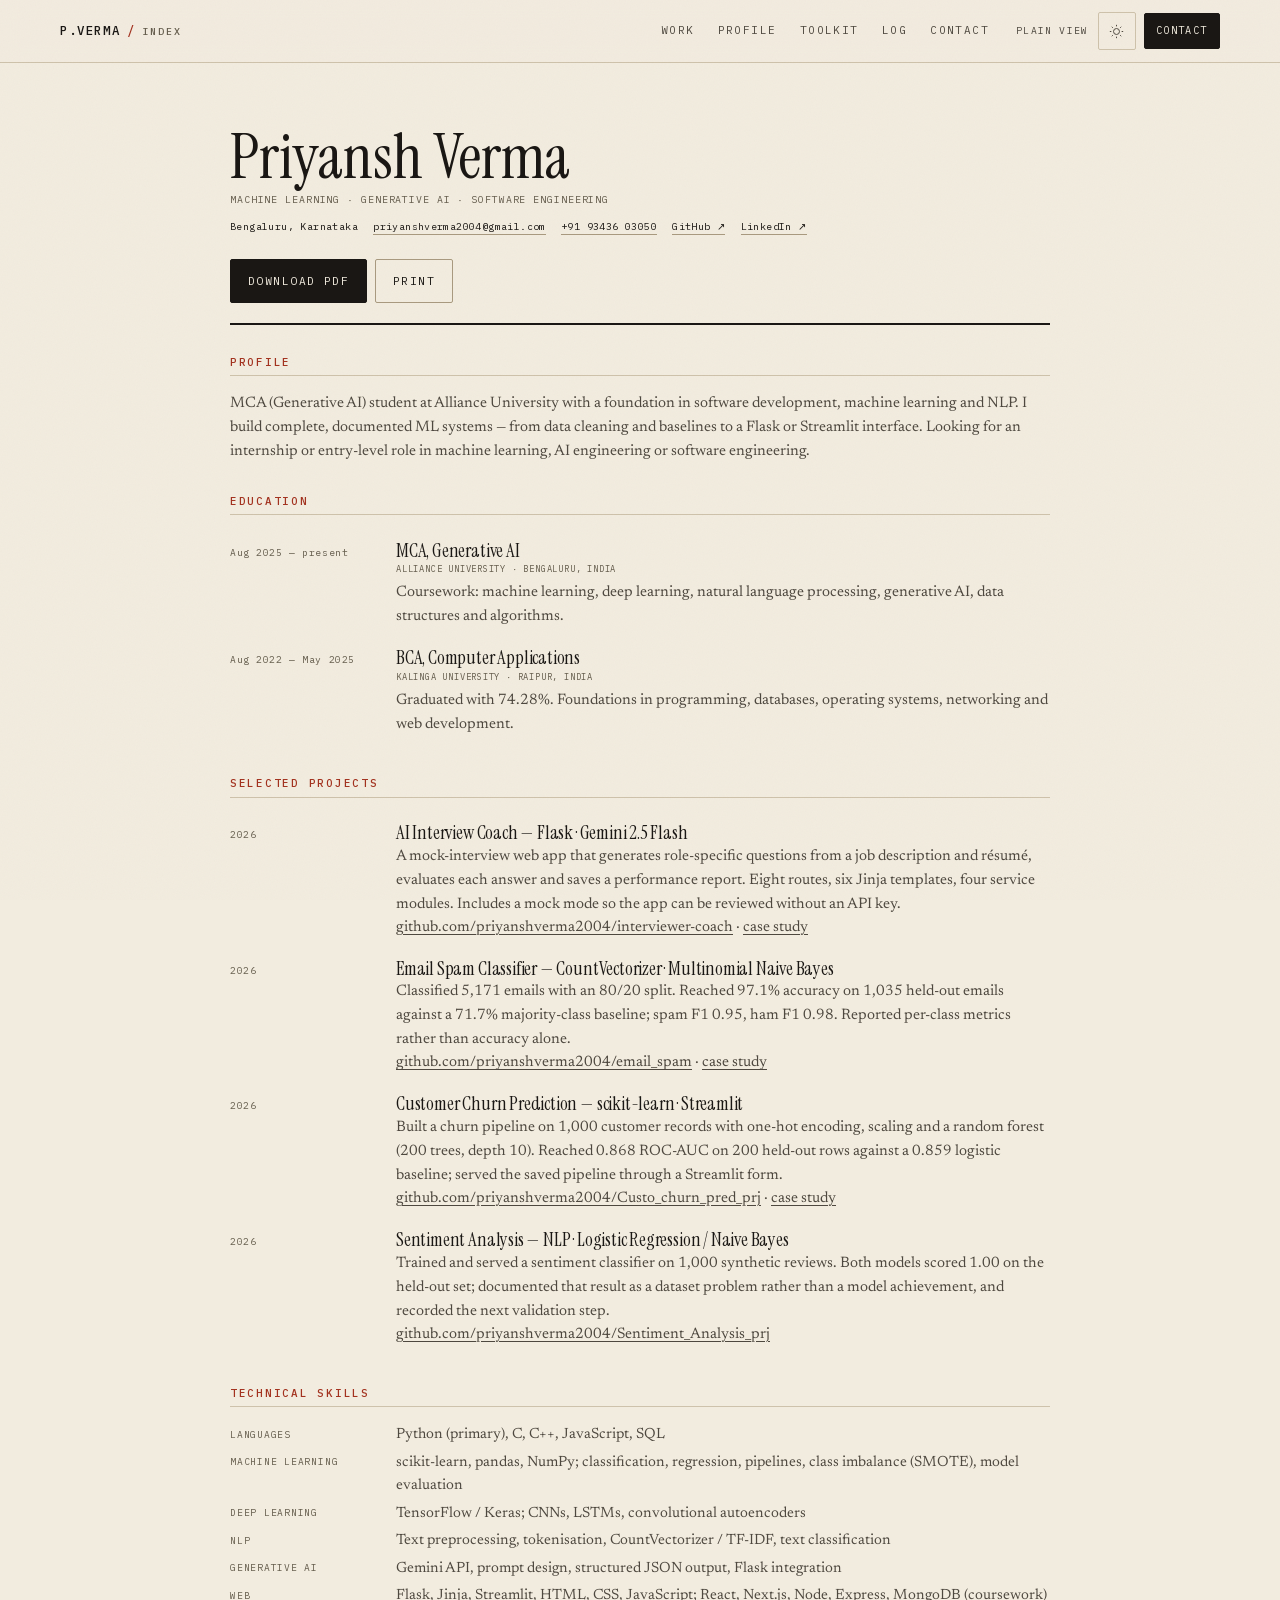
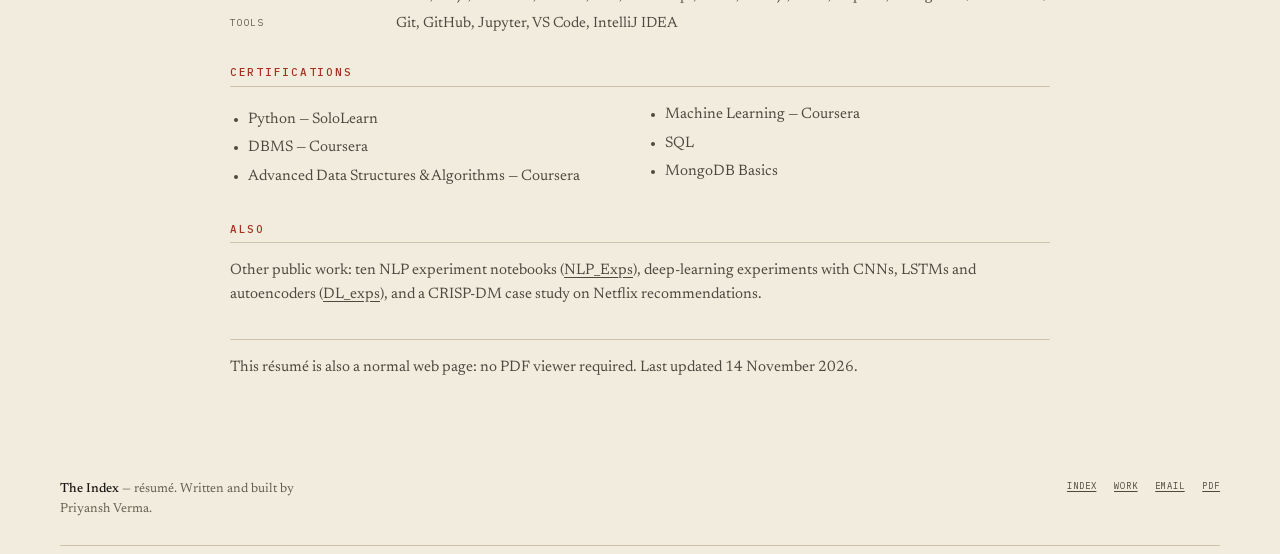
==== resume/index.html @ 59970c88 "The Index — static portfolio: four ML case studies, recruiter view, résumé" ====
<!doctype html>
<html lang="en" data-theme="paper">
<head>
<meta charset="utf-8">
<meta name="viewport" content="width=device-width, initial-scale=1, viewport-fit=cover">
<title>Résumé — Priyansh Verma</title>
<meta name="description" content="One-page résumé: Priyansh Verma, MCA (Generative AI) student in Bengaluru. Machine learning, NLP and LLM projects, with measured results.">
<link rel="canonical" href="https://priyanshverma2004.github.io/resume/">
<meta name="robots" content="index,follow">
<meta name="theme-color" content="#f2ecdf">
<meta name="color-scheme" content="light dark">
<meta property="og:type" content="profile">
<meta property="og:title" content="Priyansh Verma — Résumé">
<meta property="og:description" content="MCA (Generative AI), Alliance University. ML, NLP and LLM projects with measured results. One page.">
<meta property="og:url" content="https://priyanshverma2004.github.io/resume/">
<meta property="og:image" content="https://priyanshverma2004.github.io/assets/img/og.png">
<meta property="og:image:width" content="1200">
<meta property="og:image:height" content="630">
<meta name="twitter:card" content="summary_large_image">
<meta name="twitter:title" content="Priyansh Verma — Résumé">
<meta name="twitter:description" content="MCA (Generative AI), Alliance University. ML, NLP and LLM projects, one page.">
<meta name="twitter:image" content="https://priyanshverma2004.github.io/assets/img/og.png">
<link rel="icon" href="/favicon.svg" type="image/svg+xml">
<link rel="icon" href="/favicon.ico" sizes="32x32">
<link rel="apple-touch-icon" href="/assets/img/apple-touch-icon.png">
<link rel="manifest" href="/site.webmanifest">
<link rel="preload" href="/assets/fonts/instrument-serif.woff2" as="font" type="font/woff2" crossorigin>
<link rel="stylesheet" href="/assets/css/archive.css">
<script type="application/ld+json">
{
  "@context": "https://schema.org",
  "@type": "Person",
  "name": "Priyansh Verma",
  "email": "mailto:priyanshverma2004@gmail.com",
  "telephone": "+91-9343603050",
  "url": "https://priyanshverma2004.github.io/resume/",
  "jobTitle": "Machine Learning & Generative AI Student",
  "address": {"@type": "PostalAddress", "addressLocality": "Bengaluru", "addressRegion": "Karnataka", "addressCountry": "IN"},
  "alumniOf": [{"@type": "CollegeOrUniversity", "name": "Alliance University"}, {"@type": "CollegeOrUniversity", "name": "Kalinga University"}],
  "sameAs": ["https://github.com/priyanshverma2004", "https://www.linkedin.com/in/priyansh-verma-7173572aa/"]
}
</script>
<script>document.documentElement.classList.add('js');</script>
</head>
<body>
<a class="skip" href="#main">Skip to content</a>

<header class="topbar">
  <div class="wrap topbar__inner">
    <a class="brand" href="/" aria-label="Priyansh Verma — home"><b>P.VERMA</b><span>/</span><small>INDEX</small></a>
    <nav id="site-nav" aria-label="Primary">
      <a href="/#work">Work</a><a href="/#about">Profile</a><a href="/#toolkit">Toolkit</a><a href="/#log">Log</a><a href="/#contact">Contact</a>
    </nav>
    <div class="topbar__actions">
      <button class="mode mono" type="button" data-plain-toggle aria-pressed="false" title="Plain, recruiter-friendly view"><span class="mode__label">Plain view</span></button>
      <button class="iconbtn" type="button" data-theme-toggle aria-pressed="false" aria-label="Turn the lights off" title="Lights off">
        <svg viewBox="0 0 24 24" fill="none" stroke="currentColor" stroke-width="1.4" aria-hidden="true"><circle cx="12" cy="12" r="4.2"/><path d="M12 2.6v2.1M12 19.3v2.1M2.6 12h2.1M19.3 12h2.1M5.3 5.3l1.5 1.5M17.2 17.2l1.5 1.5M18.7 5.3l-1.5 1.5M6.8 17.2l-1.5 1.5"/></svg>
      </button>
      <a class="btn btn--sm" href="/#contact">Contact</a>
      <button class="menu" type="button" aria-expanded="false" aria-controls="site-nav" aria-label="Open menu"><span></span></button>
    </div>
  </div>
</header>

<main id="main">
  <div class="wrap resume">
    <header class="resume__head">
      <div>
        <h1>Priyansh Verma</h1>
        <p style="margin-top:.35rem;font-family:var(--mono);font-size:.62rem;letter-spacing:.09em;text-transform:uppercase;color:var(--ink-3)">Machine learning · Generative AI · Software engineering</p>
        <div class="resume__contact">
          <span>Bengaluru, Karnataka</span>
          <a href="mailto:priyanshverma2004@gmail.com">priyanshverma2004@gmail.com</a>
          <a href="tel:+919343603050">+91 93436 03050</a>
          <a href="https://github.com/priyanshverma2004" target="_blank" rel="noopener">GitHub ↗</a>
          <a href="https://www.linkedin.com/in/priyansh-verma-7173572aa/" target="_blank" rel="noopener">LinkedIn ↗</a>
        </div>
      </div>
      <div class="resume__actions">
        <a class="btn" href="/Priyansh-Verma-Resume.pdf" download="Priyansh-Verma-Resume.pdf">Download PDF</a>
        <button class="btn btn--ghost" type="button" onclick="window.print()">Print</button>
      </div>
    </header>

    <section aria-labelledby="r-profile">
      <h2 id="r-profile">Profile</h2>
      <p>MCA (Generative AI) student at Alliance University with a foundation in software development, machine learning and NLP. I build complete, documented ML systems — from data cleaning and baselines to a Flask or Streamlit interface. Looking for an internship or entry-level role in machine learning, AI engineering or software engineering.</p>
    </section>

    <section aria-labelledby="r-education">
      <h2 id="r-education">Education</h2>
      <div class="entry">
        <span class="entry__when">Aug 2025 — present</span>
        <div>
          <h3>MCA, Generative AI</h3>
          <p class="where">Alliance University · Bengaluru, India</p>
          <p>Coursework: machine learning, deep learning, natural language processing, generative AI, data structures and algorithms.</p>
        </div>
      </div>
      <div class="entry">
        <span class="entry__when">Aug 2022 — May 2025</span>
        <div>
          <h3>BCA, Computer Applications</h3>
          <p class="where">Kalinga University · Raipur, India</p>
          <p>Graduated with 74.28%. Foundations in programming, databases, operating systems, networking and web development.</p>
        </div>
      </div>
    </section>

    <section aria-labelledby="r-projects">
      <h2 id="r-projects">Selected projects</h2>
      <div class="entry">
        <span class="entry__when">2026</span>
        <div>
          <h3>AI Interview Coach — Flask · Gemini 2.5 Flash</h3>
          <p>A mock-interview web app that generates role-specific questions from a job description and résumé, evaluates each answer and saves a performance report. Eight routes, six Jinja templates, four service modules. Includes a mock mode so the app can be reviewed without an API key.</p>
          <p class="small"><a href="https://github.com/priyanshverma2004/interviewer-coach" target="_blank" rel="noopener">github.com/priyanshverma2004/interviewer-coach</a> · <a href="/work/interviewer-coach/">case study</a></p>
        </div>
      </div>
      <div class="entry">
        <span class="entry__when">2026</span>
        <div>
          <h3>Email Spam Classifier — CountVectorizer · Multinomial Naive Bayes</h3>
          <p>Classified 5,171 emails with an 80/20 split. Reached 97.1% accuracy on 1,035 held-out emails against a 71.7% majority-class baseline; spam F1 0.95, ham F1 0.98. Reported per-class metrics rather than accuracy alone.</p>
          <p class="small"><a href="https://github.com/priyanshverma2004/email_spam" target="_blank" rel="noopener">github.com/priyanshverma2004/email_spam</a> · <a href="/work/email-spam/">case study</a></p>
        </div>
      </div>
      <div class="entry">
        <span class="entry__when">2026</span>
        <div>
          <h3>Customer Churn Prediction — scikit-learn · Streamlit</h3>
          <p>Built a churn pipeline on 1,000 customer records with one-hot encoding, scaling and a random forest (200 trees, depth 10). Reached 0.868 ROC-AUC on 200 held-out rows against a 0.859 logistic baseline; served the saved pipeline through a Streamlit form.</p>
          <p class="small"><a href="https://github.com/priyanshverma2004/Custo_churn_pred_prj" target="_blank" rel="noopener">github.com/priyanshverma2004/Custo_churn_pred_prj</a> · <a href="/work/churn/">case study</a></p>
        </div>
      </div>
      <div class="entry">
        <span class="entry__when">2026</span>
        <div>
          <h3>Sentiment Analysis — NLP · Logistic Regression / Naive Bayes</h3>
          <p>Trained and served a sentiment classifier on 1,000 synthetic reviews. Both models scored 1.00 on the held-out set; documented that result as a dataset problem rather than a model achievement, and recorded the next validation step.</p>
          <p class="small"><a href="https://github.com/priyanshverma2004/Sentiment_Analysis_prj" target="_blank" rel="noopener">github.com/priyanshverma2004/Sentiment_Analysis_prj</a></p>
        </div>
      </div>
    </section>

    <section aria-labelledby="r-skills">
      <h2 id="r-skills">Technical skills</h2>
      <dl class="skills">
        <dt>Languages</dt><dd>Python (primary), C, C++, JavaScript, SQL</dd>
        <dt>Machine learning</dt><dd>scikit-learn, pandas, NumPy; classification, regression, pipelines, class imbalance (SMOTE), model evaluation</dd>
        <dt>Deep learning</dt><dd>TensorFlow / Keras; CNNs, LSTMs, convolutional autoencoders</dd>
        <dt>NLP</dt><dd>Text preprocessing, tokenisation, CountVectorizer / TF-IDF, text classification</dd>
        <dt>Generative AI</dt><dd>Gemini API, prompt design, structured JSON output, Flask integration</dd>
        <dt>Web</dt><dd>Flask, Jinja, Streamlit, HTML, CSS, JavaScript; React, Next.js, Node, Express, MongoDB (coursework)</dd>
        <dt>Tools</dt><dd>Git, GitHub, Jupyter, VS Code, IntelliJ IDEA</dd>
      </dl>
    </section>

    <section aria-labelledby="r-certs">
      <h2 id="r-certs">Certifications</h2>
      <ul style="columns:2;column-gap:2rem">
        <li>Python — SoloLearn</li>
        <li>DBMS — Coursera</li>
        <li>Advanced Data Structures &amp; Algorithms — Coursera</li>
        <li>Machine Learning — Coursera</li>
        <li>SQL</li>
        <li>MongoDB Basics</li>
      </ul>
    </section>

    <section aria-labelledby="r-other">
      <h2 id="r-other">Also</h2>
      <p>Other public work: ten NLP experiment notebooks (<a href="https://github.com/priyanshverma2004/NLP_Exps" target="_blank" rel="noopener">NLP_Exps</a>), deep-learning experiments with CNNs, LSTMs and autoencoders (<a href="https://github.com/priyanshverma2004/DL_exps-" target="_blank" rel="noopener">DL_exps</a>), and a CRISP-DM case study on Netflix recommendations.</p>
    </section>

    <p class="resume__note">This résumé is also a normal web page: no PDF viewer required. Last updated 14 November 2026.</p>
  </div>
</main>

<footer class="footer">
  <div class="wrap">
    <div class="footer__grid">
      <p><b style="font-weight:500;color:var(--ink)">The Index</b> — résumé. Written and built by Priyansh Verma.</p>
      <div class="footer__meta">
        <a href="/">Index</a>
        <a href="/#work">Work</a>
        <a href="mailto:priyanshverma2004@gmail.com">Email</a>
        <a href="/Priyansh-Verma-Resume.pdf" download>PDF</a>
      </div>
    </div>
    <div class="colophon">
      <span>Set in Instrument Serif, Newsreader &amp; IBM Plex Mono. No cookies, no trackers, no analytics.</span>
      <span>© 2026 Priyansh Verma</span>
    </div>
  </div>
</footer>
<script src="/assets/js/archive.js" defer></script>
</body>
</html>
---- assets/css/archive.css ----
/* ==========================================================================
   THE INDEX — Priyansh Verma
   A card-catalogue portfolio. Static HTML, no build step.
   ========================================================================== */

/* ---------- Fonts (self-hosted, latin subset) ---------- */
@font-face{font-family:"Instrument Serif";src:url("../fonts/instrument-serif.woff2") format("woff2");font-weight:400;font-style:normal;font-display:swap}
@font-face{font-family:"Instrument Serif";src:url("../fonts/instrument-serif-italic.woff2") format("woff2");font-weight:400;font-style:italic;font-display:swap}
@font-face{font-family:"Newsreader";src:url("../fonts/newsreader.woff2") format("woff2");font-weight:400 500;font-style:normal;font-display:swap}
@font-face{font-family:"Newsreader";src:url("../fonts/newsreader-italic.woff2") format("woff2");font-weight:400;font-style:italic;font-display:swap}
@font-face{font-family:"IBM Plex Mono";src:url("../fonts/plex-mono-400.woff2") format("woff2");font-weight:400;font-style:normal;font-display:swap}
@font-face{font-family:"IBM Plex Mono";src:url("../fonts/plex-mono-500.woff2") format("woff2");font-weight:500;font-style:normal;font-display:swap}

/* ---------- Tokens ---------- */
:root{
  --paper:#f2ecdf;
  --paper-2:#eae1d0;
  --paper-3:#dfd3bd;
  --card:#faf5e9;
  --ink:#1a1714;
  --ink-2:#4e483f;
  --ink-3:#655d4d;
  --rule:#cec2ab;
  --rule-strong:#a99a7f;
  --stamp:#a3321f;
  --stamp-soft:#c0553f;
  --tab:#2f4a3b;
  --brass:#b08d4f;
  --brass-hi:#d9bd82;
  --shadow:0 26px 50px -34px rgba(43,33,18,.55);
  --shadow-lg:0 48px 90px -50px rgba(43,33,18,.65);
  --serif:"Instrument Serif",Georgia,"Times New Roman",serif;
  --body:"Newsreader",Georgia,"Times New Roman",serif;
  --mono:"IBM Plex Mono",ui-monospace,SFMono-Regular,Menlo,monospace;
  --wrap:1160px;
  --gutter:clamp(1.15rem,4vw,2.75rem);
  --ease:cubic-bezier(.2,.7,.2,1);
}

[data-theme="night"]{
  --paper:#161411;
  --paper-2:#1d1a16;
  --paper-3:#272219;
  --card:#211d18;
  --ink:#f0e8d8;
  --ink-2:#c0b5a2;
  --ink-3:#9c9180;
  --rule:#3b352b;
  --rule-strong:#5b5141;
  --stamp:#e06a4f;
  --stamp-soft:#c9563e;
  --tab:#8fb69d;
  --brass:#a9864a;
  --brass-hi:#c9ab72;
  --shadow:0 26px 50px -34px rgba(0,0,0,.8);
  --shadow-lg:0 48px 90px -50px rgba(0,0,0,.9);
}

/* ---------- Reset ---------- */
*,*::before,*::after{box-sizing:border-box}
*{margin:0}
html{-webkit-text-size-adjust:100%;scroll-behavior:smooth}
body{
  min-height:100vh;
  background:var(--paper);
  color:var(--ink);
  font-family:var(--body);
  font-size:clamp(1.02rem,.55vw + .88rem,1.17rem);
  line-height:1.58;
  font-optical-sizing:auto;
  text-rendering:optimizeLegibility;
  -webkit-font-smoothing:antialiased;
  overflow-x:hidden;
}
img,svg{display:block;max-width:100%}
button,input{font:inherit;color:inherit}
button{background:none;border:0;cursor:pointer}
a{color:inherit;text-decoration-thickness:.06em;text-underline-offset:.18em}
a:hover{text-decoration-color:var(--stamp)}
:target{scroll-margin-top:6rem}

[data-theme="night"] .stamp{color:#ef8a6e;opacity:1}
::selection{background:var(--stamp);color:var(--paper)}

/* paper grain */
body::before{
  content:"";position:fixed;inset:0;z-index:9999;pointer-events:none;
  opacity:.035;mix-blend-mode:multiply;
  background-image:url("data:image/svg+xml,%3Csvg xmlns='http://www.w3.org/2000/svg' width='180' height='180'%3E%3Cfilter id='n'%3E%3CfeTurbulence type='fractalNoise' baseFrequency='.82' numOctaves='3' stitchTiles='stitch'/%3E%3C/filter%3E%3Crect width='100%25' height='100%25' filter='url(%23n)'/%3E%3C/svg%3E");
}
[data-theme="night"] body::before{mix-blend-mode:screen;opacity:.045}

/* ---------- Type ---------- */
h1,h2,h3,h4{font-weight:400;line-height:1.02;text-wrap:balance}
h2{font-family:var(--serif);font-size:clamp(2.15rem,4.6vw,3.55rem);letter-spacing:-.015em}
h3{font-family:var(--serif);font-size:clamp(1.5rem,2.4vw,1.95rem);letter-spacing:-.01em}
p{text-wrap:pretty}
.display{font-family:var(--serif);font-weight:400;letter-spacing:-.02em;line-height:.94}
em,.it{font-style:italic}
.mono{font-family:var(--mono);font-size:.72rem;letter-spacing:.14em;text-transform:uppercase;font-weight:400}
.muted{color:var(--ink-3)}
.small{font-size:.9rem;line-height:1.5}

/* ---------- Layout ---------- */
.wrap{width:min(100% - 2*var(--gutter),var(--wrap));margin-inline:auto}
.skip{
  position:absolute;left:1rem;top:-100px;z-index:10000;
  background:var(--ink);color:var(--paper);padding:.7rem 1rem;
  font-family:var(--mono);font-size:.75rem;text-transform:uppercase;letter-spacing:.12em;
  transition:top .18s ease;
}
.skip:focus{top:1rem}

/* focus */
:where(a,button,summary,input,[tabindex]):focus-visible{
  outline:2px solid var(--stamp);
  outline-offset:3px;
  border-radius:1px;
}

.sr-only{
  position:absolute;width:1px;height:1px;padding:0;margin:-1px;
  overflow:hidden;clip:rect(0 0 0 0);white-space:nowrap;border:0;
}

/* ---------- Reading progress ---------- */
.progress{position:fixed;inset:0 0 auto;height:2px;z-index:120;background:transparent}
.progress span{display:block;height:100%;width:0;background:var(--stamp);transition:width .1s linear}

/* ---------- Top bar ---------- */
.topbar{
  position:sticky;top:0;z-index:100;
  background:color-mix(in srgb,var(--paper) 90%,transparent);
  backdrop-filter:saturate(1.1) blur(10px);
  border-bottom:1px solid var(--rule);
}
.topbar__inner{
  display:flex;align-items:center;gap:clamp(.8rem,2vw,1.6rem);
  min-height:62px;
}
.brand{
  display:inline-flex;align-items:baseline;gap:.42rem;
  font-family:var(--mono);font-size:.78rem;font-weight:500;
  letter-spacing:.13em;text-decoration:none;white-space:nowrap;
}
.brand b{font-weight:500;letter-spacing:.13em}
.brand span{color:var(--stamp)}
.brand small{font-size:.62rem;letter-spacing:.18em;color:var(--ink-3)}
.topbar nav{display:flex;align-items:center;gap:clamp(.9rem,1.8vw,1.5rem);margin-left:auto}
.topbar nav a{
  font-family:var(--mono);font-size:.69rem;letter-spacing:.13em;text-transform:uppercase;
  text-decoration:none;color:var(--ink-2);padding:.35rem 0;position:relative;
}
.topbar nav a::after{
  content:"";position:absolute;left:0;right:0;bottom:-2px;height:1px;
  background:var(--stamp);transform:scaleX(0);transform-origin:left;
  transition:transform .25s var(--ease);
}
.topbar nav a:hover{color:var(--ink)}
.topbar nav a:hover::after,.topbar nav a[aria-current="true"]::after{transform:scaleX(1)}
.topbar nav a[aria-current="true"]{color:var(--ink)}
.topbar__actions{display:flex;align-items:center;gap:.5rem}
.iconbtn{
  width:38px;height:38px;display:inline-grid;place-items:center;
  border:1px solid var(--rule);border-radius:2px;color:var(--ink-2);
  background:transparent;transition:border-color .2s,color .2s,background .2s;
}
.iconbtn:hover{border-color:var(--rule-strong);color:var(--ink);background:var(--paper-2)}
.iconbtn svg{width:17px;height:17px}
.menu{display:none}
html:not(.js) .menu,html:not(.js) [data-theme-toggle],html:not(.js) .mode,html:not(.js) [data-plain-toggle]{display:none!important}

/* buttons */
.btn{
  display:inline-flex;align-items:center;justify-content:center;gap:.55rem;
  font-family:var(--mono);font-size:.7rem;letter-spacing:.13em;text-transform:uppercase;
  padding:.78rem 1.05rem;min-height:44px;
  border:1px solid var(--ink);background:var(--ink);color:var(--paper);
  text-decoration:none;border-radius:2px;line-height:1;
  transition:transform .18s var(--ease),background .18s,color .18s,border-color .18s;
}
.btn:hover{background:var(--stamp);border-color:var(--stamp);color:#fff;transform:translateY(-1px)}
.btn--ghost{background:transparent;color:var(--ink);border-color:var(--rule-strong)}
.btn--ghost:hover{background:var(--paper-2);color:var(--ink);border-color:var(--ink)}
.btn--sm{min-height:36px;padding:.5rem .72rem;font-size:.64rem}
.btn svg{width:14px;height:14px}
.btn--mail{text-transform:none;letter-spacing:.01em;font-family:var(--mono);font-size:clamp(.67rem,1.5vw,.8rem)}
.mode{
  font-size:.61rem;letter-spacing:.12em;color:var(--ink-2);white-space:nowrap;
  padding:.4rem .1rem;border-bottom:1px solid transparent;min-height:32px;
  transition:color .18s,border-color .18s;
}
.mode:hover{color:var(--ink);border-color:var(--ink)}
.mode[aria-pressed="true"]{color:var(--stamp);border-color:var(--stamp)}
.mode[aria-pressed="true"]::before{
  content:"";display:inline-block;width:5px;height:5px;border-radius:50%;
  background:currentColor;margin-right:.45rem;vertical-align:.08em;
}
code{
  font-family:var(--mono);font-size:.82em;letter-spacing:0;
  background:color-mix(in srgb,var(--paper-3) 55%,transparent);
  padding:.08em .28em;border-radius:2px;
}
pre code{background:none;padding:0;font-size:1em}

/* ---------- Hero ---------- */
.hero{
  position:relative;
  padding-block:clamp(3rem,7vw,6.2rem) clamp(3rem,6vw,5.5rem);
  border-bottom:1px solid var(--rule);
  overflow:hidden;
}
.hero::after{
  content:"";position:absolute;inset:auto -10% -55% 45%;height:70%;
  background:radial-gradient(ellipse at center,color-mix(in srgb,var(--brass) 16%,transparent),transparent 65%);
  pointer-events:none;
}
.hero__grid{
  display:grid;grid-template-columns:minmax(0,1.18fr) minmax(300px,.82fr);
  gap:clamp(2.5rem,6vw,5rem);align-items:center;
}
.hero__copy{position:relative;z-index:1}
.eyebrow{
  display:inline-flex;align-items:center;gap:.55rem;
  font-family:var(--mono);font-size:.68rem;letter-spacing:.15em;text-transform:uppercase;
  color:var(--ink-2);margin-bottom:1.25rem;
}
.dot{width:7px;height:7px;border-radius:50%;background:var(--stamp);box-shadow:0 0 0 3px color-mix(in srgb,var(--stamp) 18%,transparent)}
.hero h1{margin-bottom:1.3rem}
.h1__name{display:block;font-family:var(--serif);font-size:clamp(3.2rem,8.6vw,7.1rem);line-height:.9;letter-spacing:-.025em}
.h1__role{
  display:block;margin-top:.55rem;
  font-family:var(--body);font-style:italic;font-weight:400;
  font-size:clamp(1.35rem,2.8vw,2.05rem);line-height:1.15;
  color:var(--ink-2);letter-spacing:-.01em;
}
.lede{max-width:40ch;color:var(--ink-2);font-size:clamp(1.05rem,1.2vw,1.18rem)}
.lede b{color:var(--ink);font-weight:500}
.hero__cta{display:flex;flex-wrap:wrap;gap:.7rem;margin-top:1.9rem}
.hero__facts{
  display:grid;grid-template-columns:repeat(3,minmax(0,1fr));
  gap:1rem;margin-top:2.3rem;padding-top:1.15rem;
  border-top:1px solid var(--rule);list-style:none;padding-left:0;
}
.hero__facts li{font-size:.92rem;line-height:1.35;color:var(--ink-2)}
.hero__facts span{
  display:block;font-family:var(--mono);font-size:.6rem;letter-spacing:.15em;
  text-transform:uppercase;color:var(--ink-3);margin-bottom:.25rem;
}

/* ---------- Cabinet / author card ---------- */
.cabinet{
  position:relative;justify-self:center;width:min(100%,410px);
  display:flex;flex-direction:column;
  padding:1.35rem;border:1px solid var(--rule-strong);border-radius:5px;
  background:linear-gradient(180deg,var(--paper-2),color-mix(in srgb,var(--paper-2) 70%,var(--paper-3)));
  box-shadow:var(--shadow),inset 0 1px 0 color-mix(in srgb,#fff 45%,transparent);
}
.cabinet__label{order:0;
  display:flex;justify-content:space-between;align-items:center;gap:.5rem;
  border:1px solid var(--rule-strong);
  background:var(--card);
  padding:.5rem .65rem;margin-bottom:1.05rem;
  box-shadow:inset 0 1px 3px rgba(59,44,20,.18);
  font-family:var(--mono);font-size:.58rem;letter-spacing:.14em;text-transform:uppercase;color:var(--ink-3);
}
.cabinet__label b{color:var(--ink);font-weight:500}
.cards{position:relative;height:330px;perspective:900px;order:1}
.card{
  position:absolute;inset:0;
  background:var(--card);
  border:1px solid var(--rule-strong);border-radius:2px;
  box-shadow:0 10px 24px -14px rgba(40,30,12,.5);
  padding:1.25rem 1.3rem 1.1rem;
  transform-origin:50% 100%;
  transition:transform .55s var(--ease),opacity .4s,box-shadow .4s;
}
.card::after{
  content:"";position:absolute;inset:6px;border:1px solid color-mix(in srgb,var(--rule) 65%,transparent);
  pointer-events:none;
}
.card--back{transform:rotate(-4deg) translate(-5px,6px);background:var(--paper-3)}
.card--mid{transform:rotate(2.4deg) translate(5px,3px)}
.card--front{transform:rotate(-.6deg);background:none;border:0;box-shadow:none;padding:0}
.card--front::after{display:none}
.card__flip{
  position:absolute;inset:0;
  transform-style:preserve-3d;
  transition:transform .62s var(--ease);
}
.cabinet[data-open="true"] .card__flip{transform:rotateY(180deg)}
.card__face{
  position:absolute;inset:0;display:flex;flex-direction:column;
  background:var(--card);border:1px solid var(--rule-strong);border-radius:2px;
  box-shadow:0 10px 24px -14px rgba(40,30,12,.5);
  padding:1.25rem 1.3rem 1.1rem;overflow:hidden;
  backface-visibility:hidden;-webkit-backface-visibility:hidden;
}
.card__face::after{
  content:"";position:absolute;inset:6px;
  border:1px solid color-mix(in srgb,var(--rule) 65%,transparent);
  pointer-events:none;
}
.card__face--back{transform:rotateY(180deg);visibility:hidden;transition:visibility 0s linear .55s}
.cabinet[data-open="true"] .card__face--back{visibility:visible;transition-delay:0s}
.card__back-title{
  font-family:var(--serif);font-size:clamp(1.9rem,3.4vw,2.25rem);
  line-height:.95;letter-spacing:-.02em;margin:.6rem 0 .1rem;
}
.card__back-list{list-style:none;padding:0;margin:.55rem 0 0;display:grid;gap:.35rem}
.card__back-list li{
  display:grid;grid-template-columns:58px minmax(0,1fr);gap:.55rem;align-items:baseline;
  border-bottom:1px dotted var(--rule);padding-bottom:.32rem;
}
.card__back-list span{
  font-family:var(--mono);font-size:.5rem;letter-spacing:.13em;text-transform:uppercase;color:var(--ink-3);
}
.card__back-list a{
  font-family:var(--mono);font-size:.6rem;letter-spacing:.01em;line-height:1.45;
  text-decoration:none;border-bottom:1px solid var(--rule-strong);
  overflow-wrap:anywhere;
}
.card__back-list a:hover{color:var(--stamp);border-color:var(--stamp)}
.cabinet[data-open="true"] .card--back{transform:rotate(-5.5deg) translate(-8px,16px)}
.cabinet[data-open="true"] .card--mid{transform:rotate(4.2deg) translate(8px,10px)}
.cabinet[data-open="true"] .card--front{transform:rotate(0) translateY(-14px) scale(1.015);box-shadow:var(--shadow-lg)}
.card__head{display:flex;justify-content:space-between;align-items:center;gap:.5rem;border-bottom:1px solid var(--rule);padding-bottom:.5rem}
.card__head span{font-family:var(--mono);font-size:.56rem;letter-spacing:.16em;text-transform:uppercase;color:var(--ink-3)}
.card__name{font-family:var(--serif);font-size:clamp(2.4rem,4.4vw,3rem);line-height:.92;letter-spacing:-.02em;margin:.75rem 0 .5rem}
.card__meta{font-family:var(--mono);font-size:.6rem;letter-spacing:.1em;text-transform:uppercase;color:var(--ink-2);line-height:1.7}
.card__foot{
  position:absolute;left:1.3rem;right:1.3rem;bottom:1.05rem;
  display:flex;justify-content:space-between;align-items:flex-end;gap:.6rem;
  border-top:1px solid var(--rule);padding-top:.6rem;
}
.card__foot span{font-family:var(--mono);font-size:.55rem;letter-spacing:.12em;text-transform:uppercase;color:var(--ink-3)}
.stamp{
  display:inline-block;color:var(--stamp);
  border:2px solid currentColor;border-radius:2px;
  padding:.3rem .42rem;transform:rotate(-7deg);
  font-family:var(--mono);font-size:.55rem;line-height:1.15;letter-spacing:.12em;
  text-transform:uppercase;font-weight:500;opacity:.92;
  box-shadow:inset 0 0 0 1px color-mix(in srgb,currentColor 55%,transparent);
}
.cabinet__handle{
  order:2;width:100%;margin-top:1rem;min-height:46px;
  display:flex;align-items:center;justify-content:center;gap:.6rem;
  border:1px solid var(--rule-strong);border-radius:2px;
  background:linear-gradient(180deg,var(--brass-hi),var(--brass));
  color:#2a1f0d;font-family:var(--mono);font-size:.62rem;letter-spacing:.16em;text-transform:uppercase;
  box-shadow:inset 0 1px 0 rgba(255,255,255,.5),0 2px 0 rgba(70,50,20,.35);
  transition:filter .2s,transform .1s;
}
.cabinet__handle:hover{filter:brightness(1.05)}
.cabinet__handle:active{transform:translateY(1px);box-shadow:inset 0 1px 0 rgba(255,255,255,.4)}
.cabinet__handle svg{width:26px;height:10px}
.cabinet__hint{
  order:3;text-align:center;margin-top:.55rem;font-family:var(--mono);
  font-size:.55rem;letter-spacing:.13em;text-transform:uppercase;color:var(--ink-3);
}
html:not(.js) .cabinet__handle,html:not(.js) .cabinet__hint{display:none}

/* ---------- Sections ---------- */
.section{padding-block:clamp(3.6rem,7vw,6.4rem);border-bottom:1px solid var(--rule);position:relative}
.section--tight{padding-block:clamp(2.8rem,5vw,4.2rem)}
.section__head{display:flex;align-items:flex-start;gap:1.2rem;margin-bottom:clamp(1.8rem,3vw,2.7rem)}
.section__head .kicker{
  font-family:var(--mono);font-size:.64rem;letter-spacing:.16em;text-transform:uppercase;
  color:var(--stamp);padding-top:.55rem;white-space:nowrap;
}
.section__head h2{max-width:22ch}
.section__head p{max-width:52ch;color:var(--ink-2);margin-top:.7rem}
.section__intro{display:grid;grid-template-columns:1fr .9fr;gap:clamp(1.5rem,5vw,4rem);align-items:end}

/* ---------- Abstract ---------- */
.abstract{display:grid;grid-template-columns:minmax(0,.8fr) minmax(0,1.2fr);gap:clamp(2rem,6vw,5rem)}
.abstract__aside{border-top:1px solid var(--ink);padding-top:.9rem}
.abstract__aside .mono{display:block;color:var(--ink-3);margin-bottom:.7rem}
.abstract__aside p{font-size:.95rem;color:var(--ink-2)}
.prose p+p{margin-top:1rem}
.prose .drop::first-letter{
  float:left;font-family:var(--serif);font-size:3.35em;line-height:.78;
  padding:.12em .12em 0 0;color:var(--stamp);
}
.pull{
  margin:1.8rem 0 0;padding:1.1rem 0 1.1rem 1.35rem;
  border-left:2px solid var(--stamp);
  font-family:var(--serif);font-size:clamp(1.3rem,2.1vw,1.65rem);line-height:1.22;letter-spacing:-.01em;
}
.pull cite{display:block;margin-top:.7rem;font-family:var(--mono);font-style:normal;font-size:.6rem;letter-spacing:.13em;text-transform:uppercase;color:var(--ink-3)}

/* ---------- Index tools ---------- */
.index-tools{
  display:flex;flex-wrap:wrap;align-items:center;gap:.75rem;
  padding:.85rem 0;border-top:1px solid var(--ink);border-bottom:1px solid var(--rule);
  margin-bottom:1.4rem;
}
.index-tools[hidden]{display:none}
html:not(.js) .index-tools{display:none}
.search{
  display:flex;align-items:center;gap:.5rem;flex:1 1 250px;
  border:1px solid var(--rule);background:var(--card);padding:.1rem .55rem;border-radius:2px;
}
.search svg{width:15px;height:15px;color:var(--ink-3);flex:none}
.search input{
  border:0;background:transparent;width:100%;padding:.55rem 0;
  font-family:var(--mono);font-size:.72rem;letter-spacing:.04em;
}
.search input::placeholder{color:var(--ink-3);letter-spacing:.03em}
.search input:focus{outline:none}
.search:focus-within{border-color:var(--ink);box-shadow:0 0 0 1px var(--ink)}
.chips{display:flex;flex-wrap:wrap;gap:.35rem}
.chip{
  font-family:var(--mono);font-size:.6rem;letter-spacing:.1em;text-transform:uppercase;
  padding:.42rem .6rem;border:1px solid var(--rule);border-radius:2px;color:var(--ink-2);
  transition:all .18s;min-height:32px;
}
.chip:hover{border-color:var(--ink);color:var(--ink)}
.chip[aria-pressed="true"]{background:var(--ink);color:var(--paper);border-color:var(--ink)}
.count{font-family:var(--mono);font-size:.6rem;letter-spacing:.1em;text-transform:uppercase;color:var(--ink-3);margin-left:auto;white-space:nowrap}

/* ---------- Records ---------- */
.records{border-top:1px solid var(--rule)}
.record{border-bottom:1px solid var(--rule)}
.record[hidden]{display:none}
.record summary{
  display:grid;grid-template-columns:66px minmax(0,1fr) 178px 150px 40px 22px;
  align-items:center;gap:clamp(.6rem,1.4vw,1.25rem);
  padding:1.15rem .35rem;cursor:pointer;list-style:none;
  transition:background .2s,padding .25s var(--ease);
}
.record summary::-webkit-details-marker{display:none}
.record summary:hover{background:color-mix(in srgb,var(--paper-2) 65%,transparent);padding-inline:.7rem}
.record[open] summary{background:color-mix(in srgb,var(--paper-2) 55%,transparent);padding-inline:.7rem}
.record__no{font-family:var(--mono);font-size:.66rem;letter-spacing:.08em;color:var(--stamp)}
.record__title{font-family:var(--serif);font-size:clamp(1.45rem,2.6vw,2rem);line-height:1.05;letter-spacing:-.015em}
.record__role{font-family:var(--mono);font-size:.63rem;letter-spacing:.1em;text-transform:uppercase;color:var(--ink-2);line-height:1.5}
.record__metric{font-family:var(--mono);font-size:.63rem;letter-spacing:.05em;color:var(--ink-2);line-height:1.5}
.record__metric b{display:block;font-size:.82rem;font-weight:500;color:var(--ink);letter-spacing:.02em}
.record__year{font-family:var(--mono);font-size:.62rem;color:var(--ink-3);text-align:right}
.record__chev{position:relative;width:18px;height:18px;justify-self:end;color:var(--ink-3)}
.record__chev::before,.record__chev::after{
  content:"";position:absolute;top:50%;left:50%;width:11px;height:1px;background:currentColor;
  transform:translate(-50%,-50%);transition:transform .25s var(--ease);
}
.record__chev::after{transform:translate(-50%,-50%) rotate(90deg)}
.record[open] .record__chev::after{transform:translate(-50%,-50%) rotate(0)}
.record[open] .record__chev{color:var(--stamp)}
.record__body{
  display:grid;grid-template-columns:minmax(0,1.15fr) minmax(260px,.85fr);
  gap:clamp(1.5rem,4vw,3rem);
  padding:1.1rem .7rem 2.2rem;
}
.record__body p{color:var(--ink-2);max-width:58ch}
.record__body p+p{margin-top:.8rem}
.spec{
  display:grid;grid-template-columns:auto 1fr;gap:.3rem 1.1rem;
  margin:1.1rem 0;padding:.9rem 0;border-top:1px solid var(--rule);border-bottom:1px solid var(--rule);
  font-size:.9rem;
}
.spec dt{font-family:var(--mono);font-size:.58rem;letter-spacing:.12em;text-transform:uppercase;color:var(--ink-3);padding-top:.25rem}
.spec dd{color:var(--ink-2)}
.bullets{list-style:none;padding:0;margin:1rem 0 0;display:grid;gap:.45rem}
.bullets li{position:relative;padding-left:1.15rem;font-size:.95rem;color:var(--ink-2)}
.bullets li::before{content:"";position:absolute;left:0;top:.62em;width:6px;height:1px;background:var(--stamp)}
.links{display:flex;flex-wrap:wrap;gap:.5rem .9rem;margin-top:1.3rem;align-items:center}
.links a{
  font-family:var(--mono);font-size:.64rem;letter-spacing:.1em;text-transform:uppercase;
  text-decoration:none;border-bottom:1px solid var(--rule-strong);padding-bottom:.2rem;
  display:inline-flex;align-items:center;gap:.35rem;min-height:32px;
}
.links a:hover{border-color:var(--stamp);color:var(--stamp)}
.links a svg{width:12px;height:12px}
.tag{
  font-family:var(--mono);font-size:.55rem;letter-spacing:.1em;text-transform:uppercase;
  color:var(--ink-3);border:1px solid var(--rule);padding:.18rem .35rem;border-radius:2px;
}
.tag--note{color:var(--stamp);border-color:color-mix(in srgb,var(--stamp) 45%,transparent)}

/* plates */
.plate{
  align-self:start;border:1px solid var(--rule-strong);background:var(--paper-2);
  padding:1rem;position:relative;box-shadow:var(--shadow);
}
.plate::before{
  content:attr(data-caption);position:absolute;left:1rem;bottom:.45rem;
  font-family:var(--mono);font-size:.5rem;letter-spacing:.14em;text-transform:uppercase;color:var(--ink-3);
}
.plate svg{width:100%;height:auto;color:var(--ink-2)}
.plate svg .red{color:var(--stamp)}
.plate svg .fill-paper{fill:var(--card)}
.plate svg .fill-red{fill:var(--stamp)}
.plate svg .fill-ink{fill:var(--ink)}
.plate svg .fill-mute{fill:var(--paper-3)}
.plate svg text{font-family:var(--mono);letter-spacing:.08em;fill:currentColor}

/* ---------- Also filed ---------- */
.also{margin-top:clamp(2.4rem,4vw,3.4rem)}
.also__head{display:flex;align-items:baseline;justify-content:space-between;gap:1rem;border-bottom:1px solid var(--ink);padding-bottom:.55rem;margin-bottom:.2rem}
.also__head h3{font-family:var(--mono);font-size:.66rem;letter-spacing:.15em;text-transform:uppercase;font-weight:500}
.also__head span{font-family:var(--mono);font-size:.58rem;letter-spacing:.1em;color:var(--ink-3)}
.archive-list{list-style:none;padding:0;margin:0}
.archive-row{
  display:grid;grid-template-columns:60px minmax(0,1fr) 132px 96px;
  gap:1rem;align-items:baseline;padding:.72rem .2rem;
  border-bottom:1px dotted var(--rule-strong);text-decoration:none;
}
.archive-row:hover{background:color-mix(in srgb,var(--paper-2) 60%,transparent)}
.archive-row .id{font-family:var(--mono);font-size:.58rem;color:var(--ink-3)}
.archive-row .name{font-size:1rem;color:var(--ink)}
.archive-row .name em{color:var(--ink-3);font-size:.9rem}
.archive-row .kind,.archive-row .yr{font-family:var(--mono);font-size:.57rem;letter-spacing:.08em;text-transform:uppercase;color:var(--ink-3)}
.archive-row .yr{text-align:right}
.archive-row--note{background:color-mix(in srgb,var(--stamp) 5%,transparent)}
.noteflag{
  font-family:var(--mono);font-size:.5rem;letter-spacing:.08em;text-transform:uppercase;
  color:var(--stamp);border:1px solid currentColor;padding:.1rem .24rem;margin-left:.4rem;white-space:nowrap;
}

/* ---------- Toolkit ---------- */
.toolkit{display:grid;grid-template-columns:repeat(2,minmax(0,1fr));gap:0 clamp(2rem,5vw,4.5rem)}
.tool{
  display:grid;grid-template-columns:132px 1fr;gap:1rem;align-items:baseline;
  padding:.8rem 0;border-bottom:1px solid var(--rule);
}
.tool dt{font-family:var(--mono);font-size:.6rem;letter-spacing:.12em;text-transform:uppercase;color:var(--ink-3)}
.tool dd{font-size:.95rem;line-height:1.5;color:var(--ink-2)}
.tool dd b{font-weight:500;color:var(--ink)}
.learning{
  margin-top:1.8rem;padding:1.1rem 1.2rem;border:1px dashed var(--rule-strong);
  display:flex;flex-wrap:wrap;gap:.6rem 1.2rem;align-items:baseline;
}
.learning span{font-family:var(--mono);font-size:.58rem;letter-spacing:.12em;text-transform:uppercase;color:var(--stamp)}
.learning p{font-size:.92rem;color:var(--ink-2);flex:1 1 320px}

/* ---------- Log ---------- */
.log{position:relative;padding-left:0;list-style:none;margin:0}
.log__item{
  display:grid;grid-template-columns:150px minmax(0,1fr);gap:clamp(1rem,3vw,2.5rem);
  padding:1.15rem 0;border-bottom:1px solid var(--rule);position:relative;
}
.log__item:first-child{border-top:1px solid var(--ink)}
.log__when{font-family:var(--mono);font-size:.64rem;letter-spacing:.1em;text-transform:uppercase;color:var(--ink-3);padding-top:.3rem}
.log__what h3{font-size:1.35rem;margin-bottom:.15rem}
.log__what p{font-size:.94rem;color:var(--ink-2);max-width:60ch}
.log__what .where{font-family:var(--mono);font-size:.58rem;letter-spacing:.1em;text-transform:uppercase;color:var(--stamp);margin-bottom:.35rem;display:block}

/* ---------- Contact ---------- */
.contact{position:relative;overflow:hidden}
.contact__grid{display:grid;grid-template-columns:1.1fr .9fr;gap:clamp(2rem,6vw,4.5rem);align-items:end}
.contact h2{font-size:clamp(2.6rem,6vw,4.9rem);line-height:.96;letter-spacing:-.02em}
.contact h2 em{color:var(--stamp)}
.contact__body p{color:var(--ink-2);max-width:38ch;margin-top:1rem}
.contact__links{display:flex;flex-wrap:wrap;gap:.6rem;margin-top:1.6rem}
.mail{
  display:inline-flex;align-items:center;gap:.5rem;
  font-family:var(--mono);font-size:clamp(.68rem,1.5vw,.82rem);
  letter-spacing:.05em;text-decoration:none;border-bottom:1px solid var(--ink);padding-bottom:.25rem;
}
.mail:hover{color:var(--stamp);border-color:var(--stamp)}
.copied{font-family:var(--mono);font-size:.6rem;letter-spacing:.1em;text-transform:uppercase;color:var(--tab);min-height:1em}
.contact__card{
  border:1px solid var(--rule-strong);background:var(--card);padding:1.25rem 1.35rem;
  box-shadow:var(--shadow);position:relative;
}
.contact__card::before{content:"";position:absolute;inset:6px;border:1px solid var(--rule);pointer-events:none}
.contact__card h3{font-family:var(--mono);font-size:.6rem;letter-spacing:.15em;text-transform:uppercase;color:var(--ink-3);margin-bottom:.8rem}
.contact__card dl{display:grid;grid-template-columns:auto 1fr;gap:.45rem 1rem;font-size:.92rem}
.contact__card dt{font-family:var(--mono);font-size:.56rem;letter-spacing:.1em;text-transform:uppercase;color:var(--ink-3);padding-top:.2rem}
.contact__card dd{color:var(--ink-2)}

/* ---------- Footer ---------- */
.footer{padding-block:2.2rem 2.8rem;font-size:.82rem;color:var(--ink-3)}
.footer__grid{display:flex;flex-wrap:wrap;justify-content:space-between;gap:1.2rem;align-items:flex-start}
.footer p{max-width:46ch;line-height:1.55}
.footer a{color:var(--ink-2)}
.footer__meta{display:flex;gap:1.1rem;flex-wrap:wrap;font-family:var(--mono);font-size:.56rem;letter-spacing:.1em;text-transform:uppercase;align-items:center}
.footer__meta button{
  font-family:var(--mono);font-size:.56rem;letter-spacing:.1em;text-transform:uppercase;
  color:var(--ink-2);border-bottom:1px solid transparent;padding:.15rem 0;
}
.footer__meta button:hover{color:var(--stamp);border-color:var(--stamp)}
.footer__meta button[aria-pressed="true"]{color:var(--stamp);border-color:var(--stamp)}
.colophon{margin-top:1.6rem;padding-top:1rem;border-top:1px solid var(--rule);display:flex;flex-wrap:wrap;gap:.5rem 1.4rem;justify-content:space-between;font-family:var(--mono);font-size:.54rem;letter-spacing:.09em;text-transform:uppercase;line-height:1.7}

/* ---------- Subpage / case study ---------- */
.subhero{padding-block:clamp(2.5rem,5vw,4.4rem) clamp(2rem,4vw,3rem);border-bottom:1px solid var(--rule)}
.crumb{display:flex;flex-wrap:wrap;gap:.45rem;align-items:center;font-family:var(--mono);font-size:.58rem;letter-spacing:.1em;text-transform:uppercase;color:var(--ink-3);margin-bottom:1.4rem}
.crumb a{text-decoration:none}
.crumb a:hover{color:var(--stamp)}
.crumb span{color:var(--ink-3)}
.subhero h1{font-family:var(--serif);font-size:clamp(2.6rem,6.2vw,4.8rem);line-height:.96;letter-spacing:-.02em;max-width:20ch}
.subhero .dek{max-width:58ch;margin-top:1rem;color:var(--ink-2);font-size:clamp(1.02rem,1.3vw,1.16rem)}
.subhero__meta{display:flex;flex-wrap:wrap;gap:.5rem 1.4rem;margin-top:1.5rem;font-family:var(--mono);font-size:.58rem;letter-spacing:.1em;text-transform:uppercase;color:var(--ink-3)}
.subhero__meta b{color:var(--ink);font-weight:500}

.cs{display:grid;grid-template-columns:190px minmax(0,1fr);gap:clamp(1.5rem,4vw,3.5rem);padding-block:clamp(2.5rem,5vw,4rem)}
.cs__side{position:sticky;top:92px;align-self:start}
.cs__side .mono{display:block;color:var(--ink-3);margin-bottom:.55rem}
.cs__side ul{list-style:none;padding:0;margin:0}
.cs__side li{padding:.42rem 0;border-bottom:1px dotted var(--rule)}
.cs__side a{font-family:var(--mono);font-size:.6rem;letter-spacing:.08em;text-transform:uppercase;text-decoration:none;color:var(--ink-2)}
.cs__side a:hover{color:var(--stamp)}
.cs__main{min-width:0}
.cs__main section{margin-bottom:2.6rem}
.cs__main h2{font-size:clamp(1.6rem,3vw,2.2rem);margin-bottom:.8rem}
.cs__main h3{font-size:1.25rem;margin:1.4rem 0 .4rem}
.cs__main p{color:var(--ink-2);max-width:68ch}
.cs__main p+p{margin-top:.8rem}
.cs__main ul{padding-left:1.1rem;color:var(--ink-2)}
.cs__main li{margin:.4rem 0;max-width:66ch}
.cs__main li::marker{color:var(--stamp)}
.cs__main a{color:var(--ink);text-decoration-color:var(--rule-strong)}
.cs__main a:hover{color:var(--stamp);text-decoration-color:var(--stamp)}
.callout{
  border-left:2px solid var(--stamp);padding:.85rem 0 .85rem 1.1rem;margin:1.3rem 0;
  font-size:.95rem;color:var(--ink-2);background:color-mix(in srgb,var(--stamp) 4%,transparent);
}
.callout b{color:var(--ink);font-weight:500}
.flow{display:flex;flex-wrap:wrap;align-items:stretch;gap:.45rem;margin:1.2rem 0 1.5rem}
.flow__node{
  flex:1 1 120px;border:1px solid var(--rule-strong);background:var(--card);
  padding:.6rem .65rem;font-family:var(--mono);font-size:.56rem;letter-spacing:.06em;
  text-transform:uppercase;line-height:1.5;color:var(--ink-2);position:relative;
}
.flow__node b{display:block;color:var(--ink);font-size:.62rem;margin-bottom:.15rem}
.flow__node.is-key{border-color:var(--stamp);background:color-mix(in srgb,var(--stamp) 7%,var(--card))}
.flow__arrow{align-self:center;font-family:var(--mono);color:var(--ink-3);font-size:.8rem}
.fig{border:1px solid var(--rule-strong);background:var(--paper-2);padding:1rem;margin:1.2rem 0}
.fig svg{width:100%;height:auto;color:var(--ink-2)}
.fig figcaption{font-family:var(--mono);font-size:.54rem;letter-spacing:.1em;text-transform:uppercase;color:var(--ink-3);margin-top:.6rem}
.kv{display:grid;grid-template-columns:repeat(auto-fit,minmax(150px,1fr));gap:1px;background:var(--rule);border:1px solid var(--rule);margin:1.2rem 0}
.kv div{background:var(--paper);padding:.8rem .9rem}
.kv dt{font-family:var(--mono);font-size:.54rem;letter-spacing:.1em;text-transform:uppercase;color:var(--ink-3);margin-bottom:.25rem}
.kv dd{font-family:var(--serif);font-size:1.5rem;line-height:1.1}
.kv dd small{font-family:var(--body);font-size:.8rem;color:var(--ink-3);display:block;margin-top:.2rem;line-height:1.35}

/* ---------- Resume page ---------- */
.resume{max-width:820px;margin-inline:auto;padding-block:clamp(2.5rem,5vw,4rem)}
.resume__head{display:flex;flex-wrap:wrap;justify-content:space-between;gap:1.5rem;align-items:flex-end;border-bottom:2px solid var(--ink);padding-bottom:1.2rem}
.resume__head h1{font-family:var(--serif);font-size:clamp(2.6rem,5.5vw,3.9rem);line-height:.95}
.resume__contact{display:flex;flex-wrap:wrap;gap:.35rem .95rem;font-family:var(--mono);font-size:.62rem;letter-spacing:.04em;margin-top:.7rem}
.resume__contact a{text-decoration:none;border-bottom:1px solid var(--rule-strong)}
.resume__actions{display:flex;gap:.5rem;flex-wrap:wrap}
.resume section{margin-top:2rem}
.resume h2{font-family:var(--mono);font-size:.68rem;letter-spacing:.16em;text-transform:uppercase;font-weight:500;color:var(--stamp);border-bottom:1px solid var(--rule);padding-bottom:.45rem;margin-bottom:1rem}
.resume p,.resume li{font-size:.95rem;color:var(--ink-2)}
.resume ul{padding-left:1.1rem}
.resume li{margin:.3rem 0}
.entry{display:grid;grid-template-columns:150px 1fr;gap:1rem;padding:.6rem 0}
.entry__when{font-family:var(--mono);font-size:.6rem;letter-spacing:.06em;color:var(--ink-3);padding-top:.25rem}
.entry h3{font-size:1.18rem;margin-bottom:.15rem}
.entry .where{font-family:var(--mono);font-size:.55rem;letter-spacing:.09em;text-transform:uppercase;color:var(--ink-3);margin-bottom:.3rem}
.skills{display:grid;grid-template-columns:150px 1fr;gap:.25rem 1rem;font-size:.93rem}
.skills dt{font-family:var(--mono);font-size:.6rem;letter-spacing:.08em;text-transform:uppercase;color:var(--ink-3);padding-top:.2rem}
.skills dd{color:var(--ink-2)}
.resume__note{margin-top:2rem;padding-top:1rem;border-top:1px solid var(--rule);font-size:.8rem;color:var(--ink-3)}

/* ---------- 404 ---------- */
.notfound{min-height:62vh;display:grid;place-items:center;text-align:center;padding-block:5rem}
.notfound .big{font-family:var(--serif);font-size:clamp(5rem,18vw,11rem);line-height:.8;color:var(--stamp);letter-spacing:-.04em}
.notfound h1{font-family:var(--serif);font-size:clamp(1.8rem,4vw,2.8rem);margin:1rem 0 .6rem}
.notfound p{color:var(--ink-2);max-width:40ch;margin:0 auto 1.5rem}

/* ---------- Plain / recruiter mode ---------- */
.plain-only{display:none}
html[data-plain="true"] .plain-only{display:block}
html[data-plain="true"] .cabinet,
html[data-plain="true"] .plate,
html[data-plain="true"] .hero__facts,
html[data-plain="true"] .section__head .kicker,
html[data-plain="true"] .grain,
html[data-plain="true"] .contact__card::before{display:none}
html[data-plain="true"] body::before{display:none}
html[data-plain="true"] .hero{padding-block:2.2rem}
html[data-plain="true"] .hero__grid{grid-template-columns:1fr}
html[data-plain="true"] .h1__name{font-size:clamp(2.5rem,5vw,3.6rem)}
html[data-plain="true"] .record__body{grid-template-columns:1fr}
html[data-plain="true"] .abstract{grid-template-columns:1fr}
html[data-plain="true"] .toolkit{grid-template-columns:1fr}
html[data-plain="true"] .contact__grid{grid-template-columns:1fr}
html[data-plain="true"] .section{padding-block:2rem}
html[data-plain="true"] .record summary{grid-template-columns:56px 1fr 156px 24px}
html[data-plain="true"] .record__role,
html[data-plain="true"] .record__year{display:none}
html[data-plain="true"] .search,
html[data-plain="true"] .chips{display:none}
html[data-plain="true"] .count{margin-left:0}
.plain-banner{
  display:none;padding:.6rem 0;border-bottom:1px solid var(--rule);
  background:color-mix(in srgb,var(--tab) 8%,transparent);
}
html[data-plain="true"] .plain-banner{display:block}
.plain-banner .wrap{display:flex;flex-wrap:wrap;gap:.5rem 1rem;align-items:center;justify-content:space-between;font-family:var(--mono);font-size:.58rem;letter-spacing:.1em;text-transform:uppercase;color:var(--ink-2)}
.plain-banner button{text-decoration:underline;text-underline-offset:.2em;color:var(--stamp)}

/* ---------- Reduced motion ---------- */
@media (prefers-reduced-motion:reduce){
  html{scroll-behavior:auto}
  *,*::before,*::after{animation-duration:.001ms!important;animation-iteration-count:1!important;transition-duration:.001ms!important;scroll-behavior:auto!important}
  .card,.cabinet[data-open="true"] .card{transition:none}
}

/* ---------- Responsive ---------- */
@media (max-width:1020px){
  .hero__grid{grid-template-columns:1fr;gap:3rem}
  .cabinet{justify-self:start;width:min(100%,430px)}
  .hero__facts{max-width:560px}
  .record summary{grid-template-columns:56px minmax(0,1fr) 150px 22px}
  .record__role{display:none}
  .record__year{display:none}
  .record__metric{text-align:right}
  .record__body{grid-template-columns:1fr}
  .plate{max-width:420px}
  .abstract{grid-template-columns:1fr;gap:2rem}
  .contact__grid{grid-template-columns:1fr;gap:2rem}
  .cs{grid-template-columns:1fr}
  .cs__side{position:static;border-bottom:1px solid var(--rule);padding-bottom:1rem}
  .cs__side ul{display:flex;flex-wrap:wrap;gap:.4rem 1rem}
  .cs__side li{border:0;padding:0}
}
@media (max-width:880px){
  .mode{display:none}
  .topbar__inner{flex-wrap:wrap}
  .topbar nav{margin-left:0}
  .topbar__actions{margin-left:auto}
  .js .topbar nav{
    position:fixed;left:0;right:0;top:62px;
    background:var(--paper);border-bottom:1px solid var(--rule);
    flex-direction:column;align-items:stretch;gap:0;
    padding:.5rem var(--gutter) 1.1rem;
    transform:translateY(-8px);opacity:0;visibility:hidden;pointer-events:none;
    transition:opacity .22s var(--ease),transform .22s var(--ease),visibility .22s;
    box-shadow:var(--shadow);
  }
  .js .topbar nav a{padding:.95rem 0;border-bottom:1px solid var(--rule);font-size:.78rem}
  html:not(.js) .topbar nav{
    width:100%;flex-wrap:wrap;gap:.15rem 1.1rem;margin-top:.35rem;
    padding:.45rem 0 .65rem;border-top:1px solid var(--rule);
  }
  .js .topbar nav.is-open{transform:none;opacity:1;visibility:visible;pointer-events:auto}
  .js .menu{display:inline-grid;place-items:center}
  .js body.nav-open{overflow:hidden}
  .js body.nav-open .topbar{position:fixed;left:0;right:0;top:0;background:var(--paper)}
  .menu{width:38px;height:38px;border:1px solid var(--rule);border-radius:2px}
  .menu span{display:block;width:16px;height:1px;background:currentColor;position:relative}
  .menu span::before,.menu span::after{content:"";position:absolute;left:0;width:16px;height:1px;background:currentColor}
  .menu span::before{top:-5px}.menu span::after{top:5px}
  .menu[aria-expanded="true"] span{background:transparent}
  .menu[aria-expanded="true"] span::before{transform:rotate(45deg);top:0}
  .menu[aria-expanded="true"] span::after{transform:rotate(-45deg);top:0}
  .hero{padding-top:2.6rem}
  .section__intro{grid-template-columns:1fr;gap:1rem}
}
@media (max-width:680px){
  .hero__facts{grid-template-columns:1fr;gap:.65rem}
  .hero__facts li{display:flex;gap:.6rem;align-items:baseline}
  .hero__facts span{margin:0;min-width:52px}
  .record summary{grid-template-columns:44px minmax(0,1fr) 22px;gap:.6rem;padding-block:1rem}
  .record__metric{grid-column:2;text-align:left;font-size:.6rem;margin-top:.15rem}
  .record__metric b{display:inline;font-size:.72rem;margin-right:.4rem}
  .record__chev{grid-row:1;grid-column:3}
  .record__body{padding-inline:0}
  .archive-row{grid-template-columns:44px minmax(0,1fr) 78px;gap:.5rem}
  .archive-row .kind{display:none}
  .tool{grid-template-columns:1fr;gap:.2rem}
  .toolkit{grid-template-columns:1fr}
  .log__item{grid-template-columns:1fr;gap:.35rem}
  .entry,.skills{grid-template-columns:1fr;gap:.2rem}
  .entry__when{padding-top:0}
  .resume__head{align-items:flex-start}
  .count{display:none}
  .section__head{flex-direction:column;gap:.4rem}
  .section__head .kicker{padding-top:0}
  .cs__main h2{font-size:1.6rem}
}
@media (max-width:420px){
  .topbar nav a{font-size:.7rem}
  .btn{padding:.7rem .85rem}
  .hero__cta{flex-direction:column;align-items:stretch}
  .hero__cta .btn{justify-content:space-between}
  .chips{gap:.3rem}
  .chip{font-size:.55rem;padding:.4rem .45rem}
}

/* ---------- Print ---------- */
@media print{
  :root{--paper:#fff;--paper-2:#fff;--card:#fff;--ink:#000;--ink-2:#222;--ink-3:#444;--rule:#bbb;--rule-strong:#888;--stamp:#000}
  body{font-size:10.5pt;background:#fff;color:#000}
  body::before,.topbar,.progress,.cabinet,.plate,.index-tools,.footer,.skip,.plain-banner,.menu,.resume__actions,.noteflag{display:none!important}
  .section,.hero,.subhero,.cs{padding-block:1.2rem}
  .hero__grid,.record__body,.abstract,.contact__grid,.toolkit{grid-template-columns:1fr!important}
  .record summary{padding:.4rem 0}
  .record{break-inside:avoid}
  .record[open] .record__body{display:block}
  a{text-decoration:none;color:#000}
  .links a::after,.mail::after{content:" (" attr(href) ")";font-family:var(--mono);font-size:7pt;color:#444}
  .resume{max-width:none;padding:0}
  .resume section{margin-top:1rem}
  .resume h2{color:#000}
  .cs__side{display:none}
}
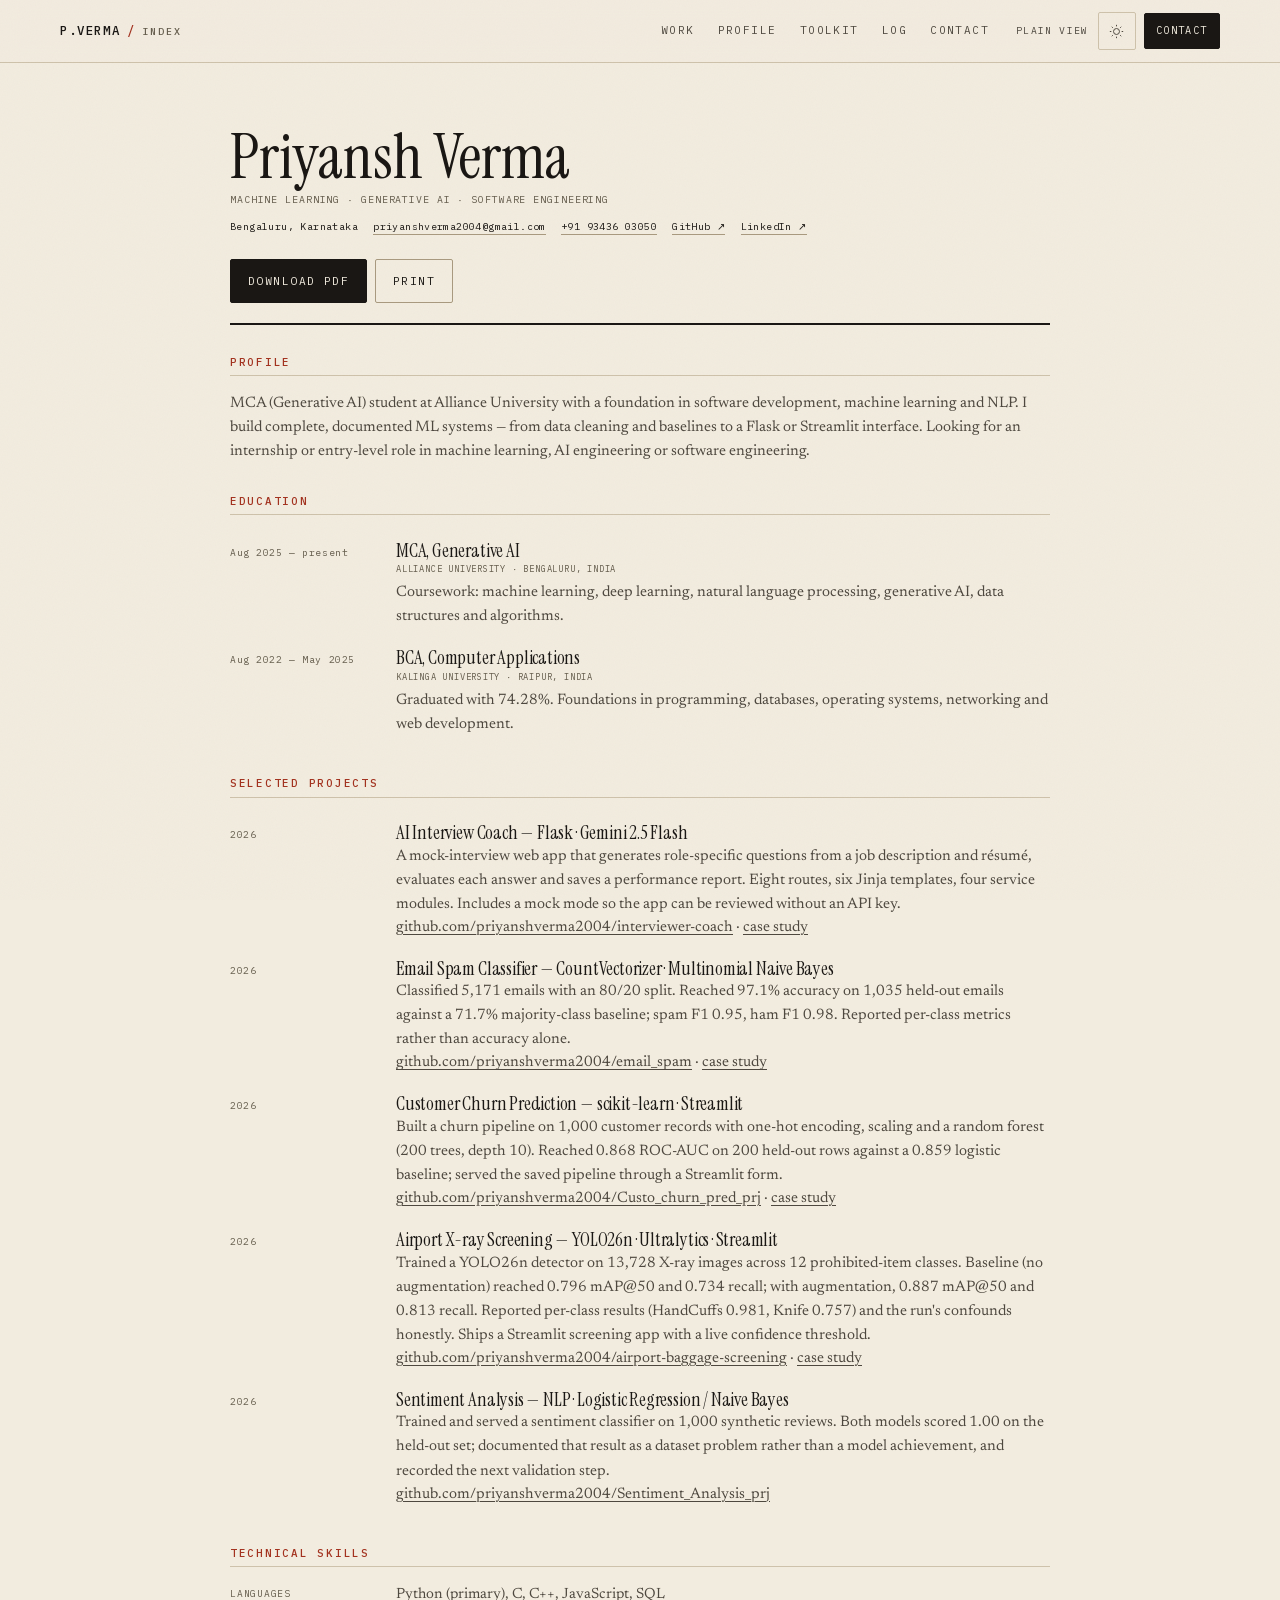
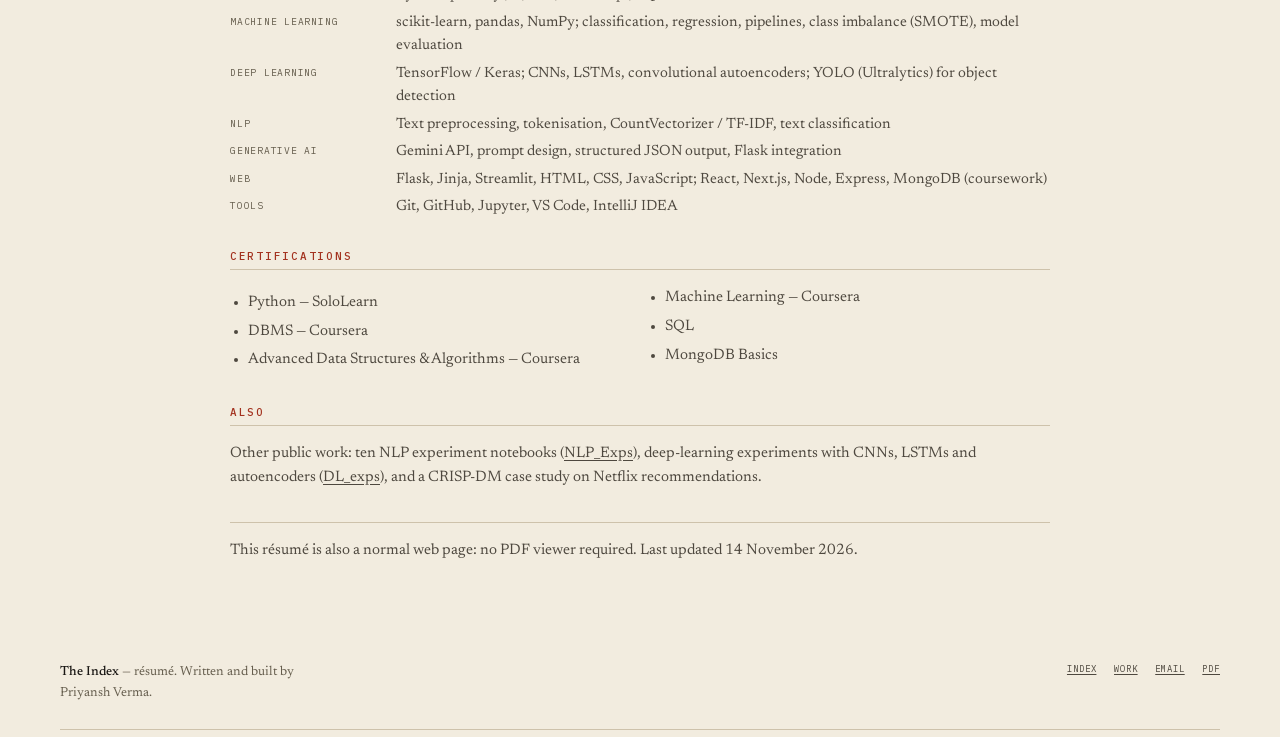
==== commit 549344a2: "Add R-006 FridgeAI case study; add airport project to resume; regenerate PDF" ====
--- a/resume/index.html
+++ b/resume/index.html
@@ -136,6 +136,14 @@
       <div class="entry">
         <span class="entry__when">2026</span>
         <div>
+          <h3>Airport X-ray Screening — YOLO26n · Ultralytics · Streamlit</h3>
+          <p>Trained a YOLO26n detector on 13,728 X-ray images across 12 prohibited-item classes. Baseline (no augmentation) reached 0.796 mAP@50 and 0.734 recall; with augmentation, 0.887 mAP@50 and 0.813 recall. Reported per-class results (HandCuffs 0.981, Knife 0.757) and the run's confounds honestly. Ships a Streamlit screening app with a live confidence threshold.</p>
+          <p class="small"><a href="https://github.com/priyanshverma2004/airport-baggage-screening" target="_blank" rel="noopener">github.com/priyanshverma2004/airport-baggage-screening</a> · <a href="/work/airport-baggage-screening/">case study</a></p>
+        </div>
+      </div>
+      <div class="entry">
+        <span class="entry__when">2026</span>
+        <div>
           <h3>Sentiment Analysis — NLP · Logistic Regression / Naive Bayes</h3>
           <p>Trained and served a sentiment classifier on 1,000 synthetic reviews. Both models scored 1.00 on the held-out set; documented that result as a dataset problem rather than a model achievement, and recorded the next validation step.</p>
           <p class="small"><a href="https://github.com/priyanshverma2004/Sentiment_Analysis_prj" target="_blank" rel="noopener">github.com/priyanshverma2004/Sentiment_Analysis_prj</a></p>
@@ -148,7 +156,7 @@
       <dl class="skills">
         <dt>Languages</dt><dd>Python (primary), C, C++, JavaScript, SQL</dd>
         <dt>Machine learning</dt><dd>scikit-learn, pandas, NumPy; classification, regression, pipelines, class imbalance (SMOTE), model evaluation</dd>
-        <dt>Deep learning</dt><dd>TensorFlow / Keras; CNNs, LSTMs, convolutional autoencoders</dd>
+        <dt>Deep learning</dt><dd>TensorFlow / Keras; CNNs, LSTMs, convolutional autoencoders; YOLO (Ultralytics) for object detection</dd>
         <dt>NLP</dt><dd>Text preprocessing, tokenisation, CountVectorizer / TF-IDF, text classification</dd>
         <dt>Generative AI</dt><dd>Gemini API, prompt design, structured JSON output, Flask integration</dd>
         <dt>Web</dt><dd>Flask, Jinja, Streamlit, HTML, CSS, JavaScript; React, Next.js, Node, Express, MongoDB (coursework)</dd>
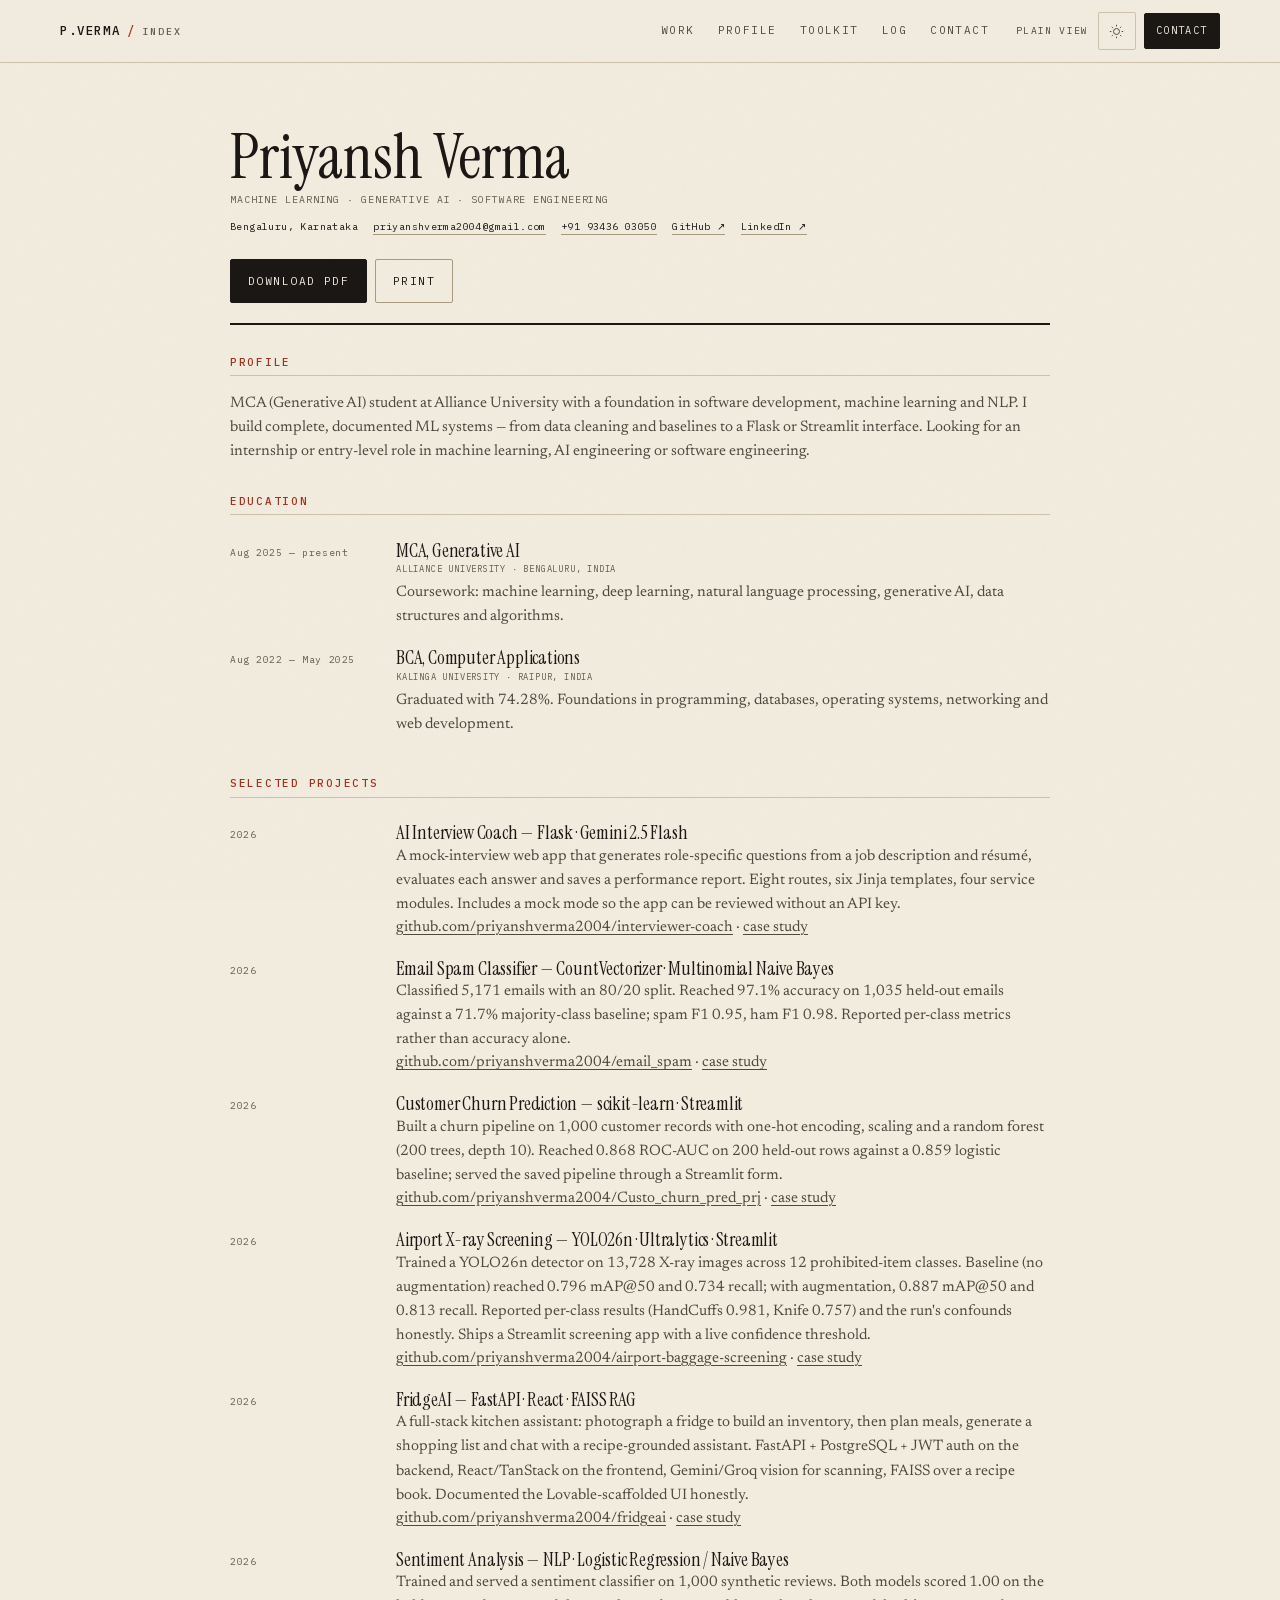
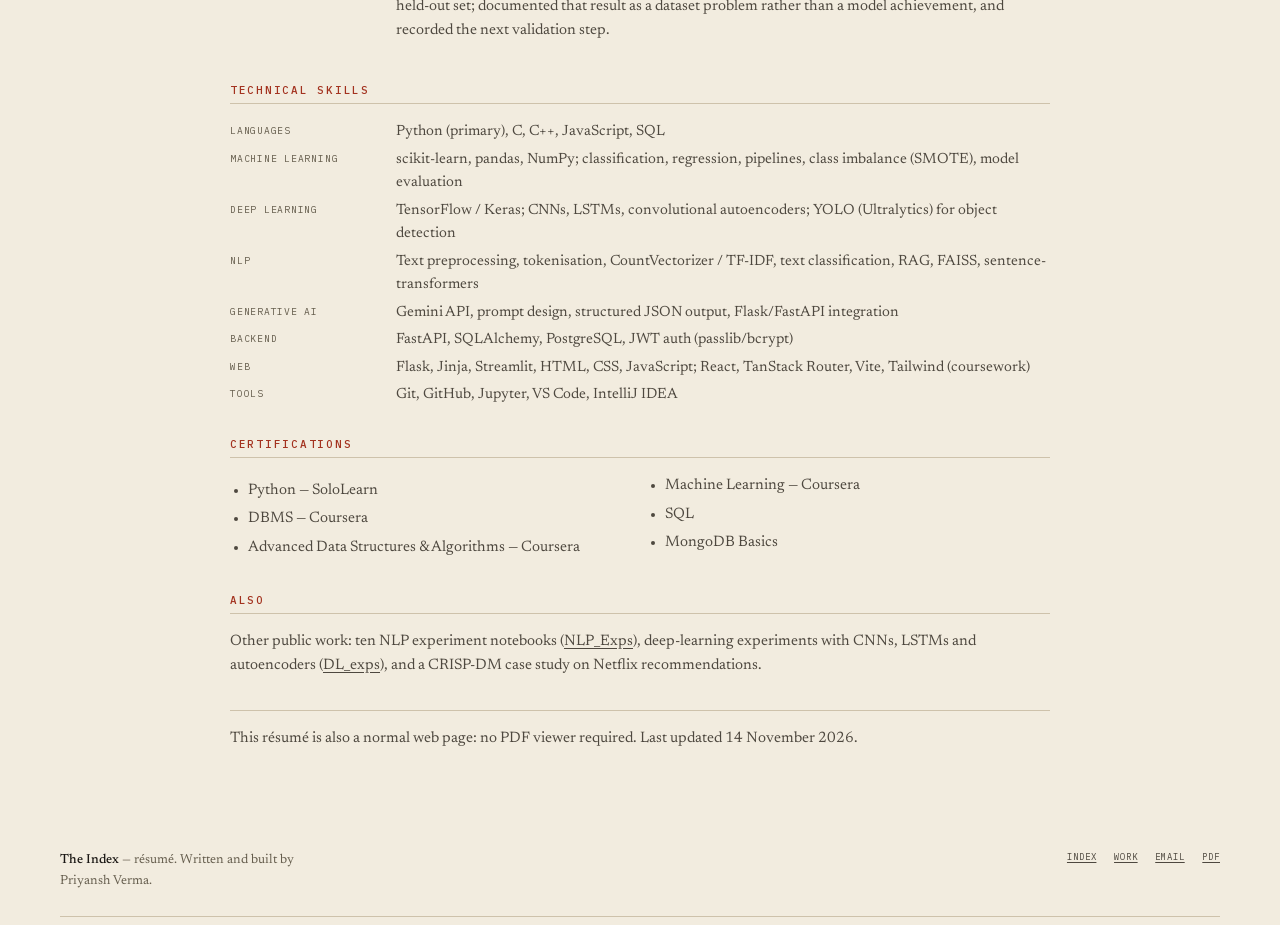
==== commit 635ea3bf: "Update resume: add FridgeAI, Airport; refresh skills; drop Sentiment from one-pager" ====
--- a/resume/index.html
+++ b/resume/index.html
@@ -144,11 +144,16 @@
       <div class="entry">
         <span class="entry__when">2026</span>
         <div>
+          <h3>FridgeAI — FastAPI · React · FAISS RAG</h3>
+          <p>A full-stack kitchen assistant: photograph a fridge to build an inventory, then plan meals, generate a shopping list and chat with a recipe-grounded assistant. FastAPI + PostgreSQL + JWT auth on the backend, React/TanStack on the frontend, Gemini/Groq vision for scanning, FAISS over a recipe book. Documented the Lovable-scaffolded UI honestly.</p>
+          <p class="small"><a href="https://github.com/priyanshverma2004/fridgeai" target="_blank" rel="noopener">github.com/priyanshverma2004/fridgeai</a> · <a href="/work/fridgeai/">case study</a></p>
+        </div>
+      </div>
+      <div class="entry">
+        <span class="entry__when">2026</span>
+        <div>
           <h3>Sentiment Analysis — NLP · Logistic Regression / Naive Bayes</h3>
           <p>Trained and served a sentiment classifier on 1,000 synthetic reviews. Both models scored 1.00 on the held-out set; documented that result as a dataset problem rather than a model achievement, and recorded the next validation step.</p>
-          <p class="small"><a href="https://github.com/priyanshverma2004/Sentiment_Analysis_prj" target="_blank" rel="noopener">github.com/priyanshverma2004/Sentiment_Analysis_prj</a></p>
-        </div>
-      </div>
     </section>
 
     <section aria-labelledby="r-skills">
@@ -157,9 +162,10 @@
         <dt>Languages</dt><dd>Python (primary), C, C++, JavaScript, SQL</dd>
         <dt>Machine learning</dt><dd>scikit-learn, pandas, NumPy; classification, regression, pipelines, class imbalance (SMOTE), model evaluation</dd>
         <dt>Deep learning</dt><dd>TensorFlow / Keras; CNNs, LSTMs, convolutional autoencoders; YOLO (Ultralytics) for object detection</dd>
-        <dt>NLP</dt><dd>Text preprocessing, tokenisation, CountVectorizer / TF-IDF, text classification</dd>
-        <dt>Generative AI</dt><dd>Gemini API, prompt design, structured JSON output, Flask integration</dd>
-        <dt>Web</dt><dd>Flask, Jinja, Streamlit, HTML, CSS, JavaScript; React, Next.js, Node, Express, MongoDB (coursework)</dd>
+        <dt>NLP</dt><dd>Text preprocessing, tokenisation, CountVectorizer / TF-IDF, text classification, RAG, FAISS, sentence-transformers</dd>
+        <dt>Generative AI</dt><dd>Gemini API, prompt design, structured JSON output, Flask/FastAPI integration</dd>
+        <dt>Backend</dt><dd>FastAPI, SQLAlchemy, PostgreSQL, JWT auth (passlib/bcrypt)</dd>
+        <dt>Web</dt><dd>Flask, Jinja, Streamlit, HTML, CSS, JavaScript; React, TanStack Router, Vite, Tailwind (coursework)</dd>
         <dt>Tools</dt><dd>Git, GitHub, Jupyter, VS Code, IntelliJ IDEA</dd>
       </dl>
     </section>
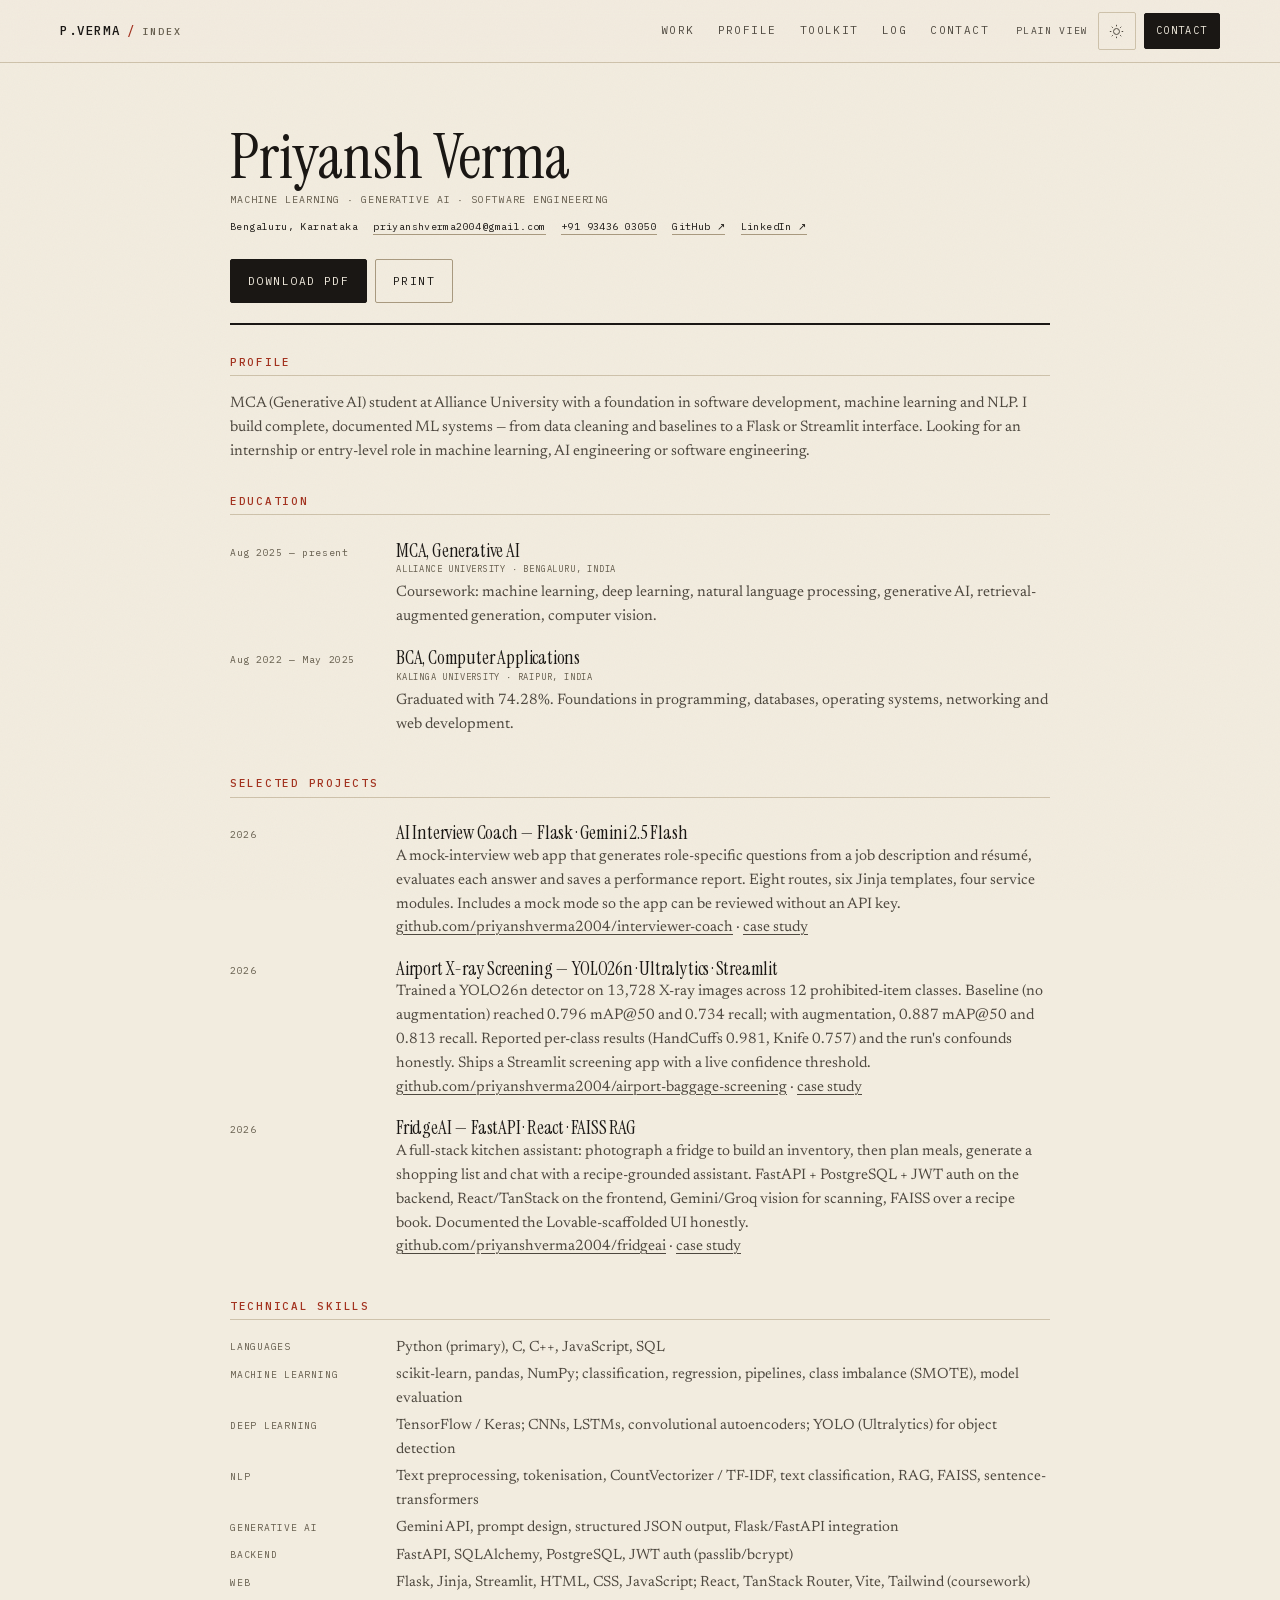
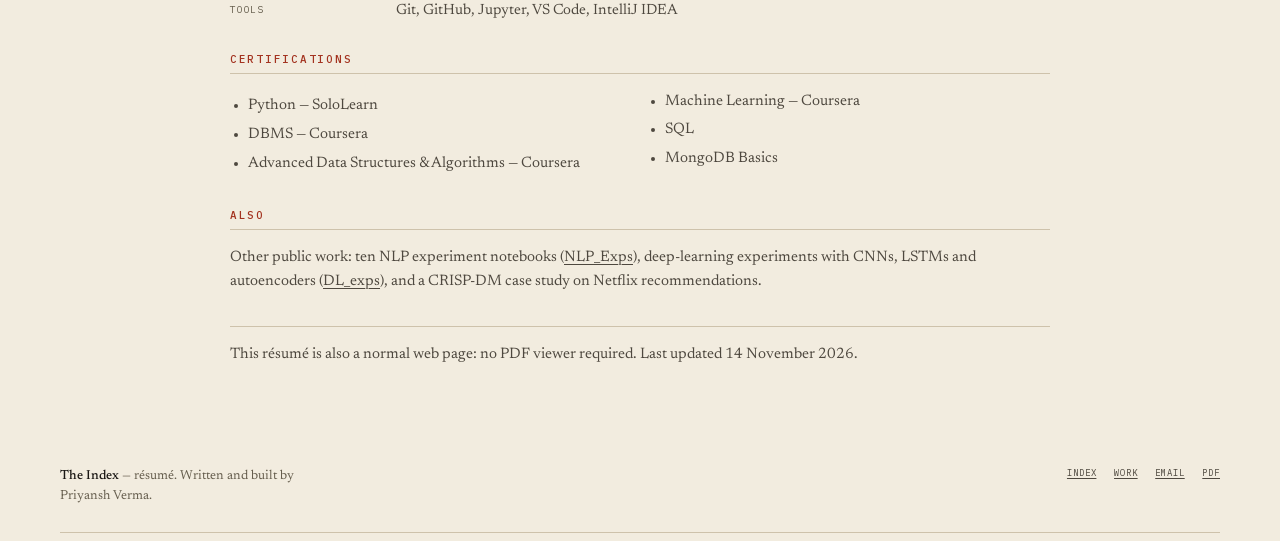
==== commit 70a700f2: "Resume: keep only Interview Coach, Airport, FridgeAI; replace DSA coursework" ====
--- a/resume/index.html
+++ b/resume/index.html
@@ -94,7 +94,7 @@
         <div>
           <h3>MCA, Generative AI</h3>
           <p class="where">Alliance University · Bengaluru, India</p>
-          <p>Coursework: machine learning, deep learning, natural language processing, generative AI, data structures and algorithms.</p>
+          <p>Coursework: machine learning, deep learning, natural language processing, generative AI, retrieval-augmented generation, computer vision.</p>
         </div>
       </div>
       <div class="entry">
@@ -120,22 +120,6 @@
       <div class="entry">
         <span class="entry__when">2026</span>
         <div>
-          <h3>Email Spam Classifier — CountVectorizer · Multinomial Naive Bayes</h3>
-          <p>Classified 5,171 emails with an 80/20 split. Reached 97.1% accuracy on 1,035 held-out emails against a 71.7% majority-class baseline; spam F1 0.95, ham F1 0.98. Reported per-class metrics rather than accuracy alone.</p>
-          <p class="small"><a href="https://github.com/priyanshverma2004/email_spam" target="_blank" rel="noopener">github.com/priyanshverma2004/email_spam</a> · <a href="/work/email-spam/">case study</a></p>
-        </div>
-      </div>
-      <div class="entry">
-        <span class="entry__when">2026</span>
-        <div>
-          <h3>Customer Churn Prediction — scikit-learn · Streamlit</h3>
-          <p>Built a churn pipeline on 1,000 customer records with one-hot encoding, scaling and a random forest (200 trees, depth 10). Reached 0.868 ROC-AUC on 200 held-out rows against a 0.859 logistic baseline; served the saved pipeline through a Streamlit form.</p>
-          <p class="small"><a href="https://github.com/priyanshverma2004/Custo_churn_pred_prj" target="_blank" rel="noopener">github.com/priyanshverma2004/Custo_churn_pred_prj</a> · <a href="/work/churn/">case study</a></p>
-        </div>
-      </div>
-      <div class="entry">
-        <span class="entry__when">2026</span>
-        <div>
           <h3>Airport X-ray Screening — YOLO26n · Ultralytics · Streamlit</h3>
           <p>Trained a YOLO26n detector on 13,728 X-ray images across 12 prohibited-item classes. Baseline (no augmentation) reached 0.796 mAP@50 and 0.734 recall; with augmentation, 0.887 mAP@50 and 0.813 recall. Reported per-class results (HandCuffs 0.981, Knife 0.757) and the run's confounds honestly. Ships a Streamlit screening app with a live confidence threshold.</p>
           <p class="small"><a href="https://github.com/priyanshverma2004/airport-baggage-screening" target="_blank" rel="noopener">github.com/priyanshverma2004/airport-baggage-screening</a> · <a href="/work/airport-baggage-screening/">case study</a></p>
@@ -149,11 +133,6 @@
           <p class="small"><a href="https://github.com/priyanshverma2004/fridgeai" target="_blank" rel="noopener">github.com/priyanshverma2004/fridgeai</a> · <a href="/work/fridgeai/">case study</a></p>
         </div>
       </div>
-      <div class="entry">
-        <span class="entry__when">2026</span>
-        <div>
-          <h3>Sentiment Analysis — NLP · Logistic Regression / Naive Bayes</h3>
-          <p>Trained and served a sentiment classifier on 1,000 synthetic reviews. Both models scored 1.00 on the held-out set; documented that result as a dataset problem rather than a model achievement, and recorded the next validation step.</p>
     </section>
 
     <section aria-labelledby="r-skills">
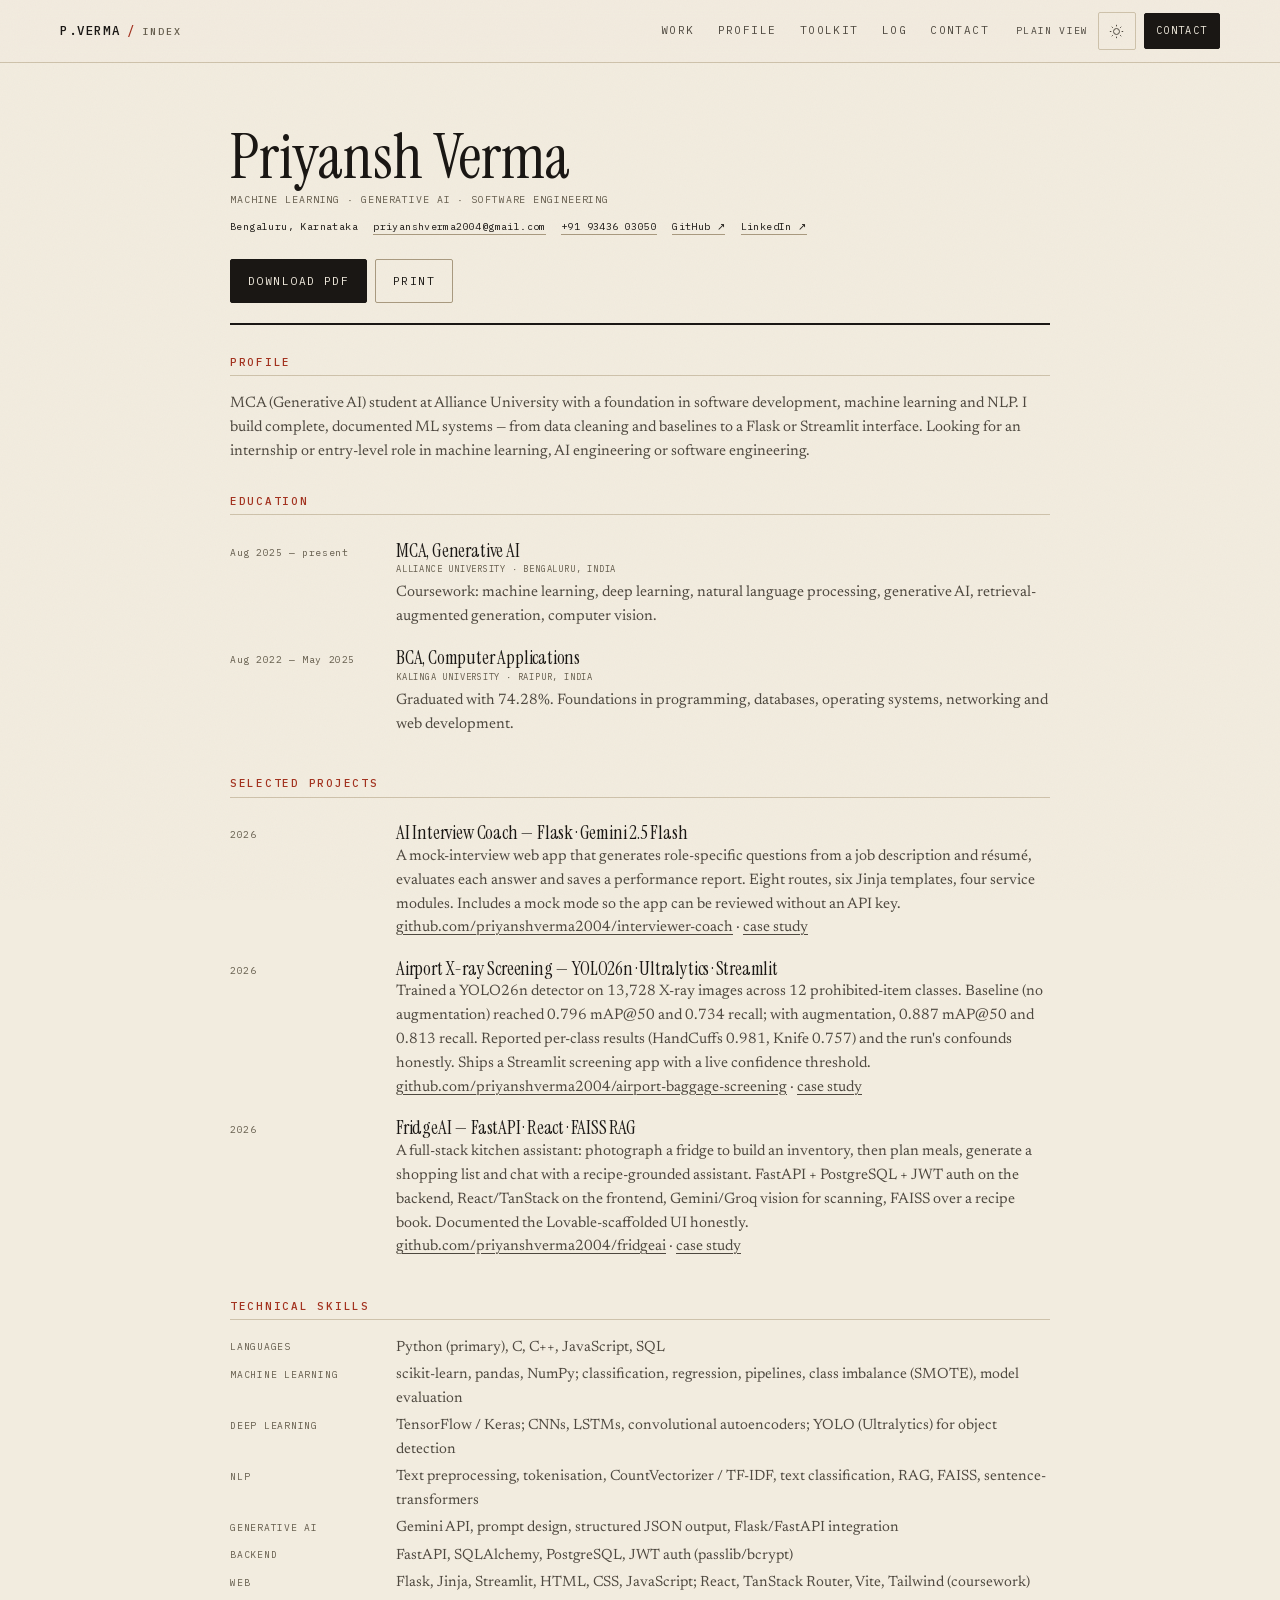
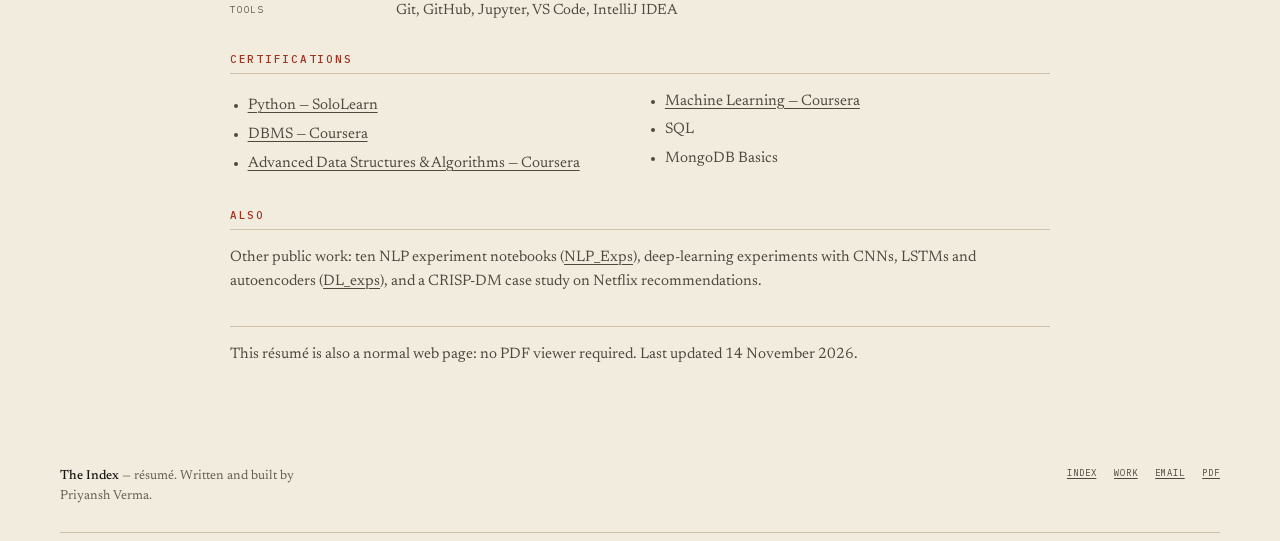
==== commit f23cdc17: "Add Certificates section with links to portfolio and resume" ====
--- a/resume/index.html
+++ b/resume/index.html
@@ -152,10 +152,10 @@
     <section aria-labelledby="r-certs">
       <h2 id="r-certs">Certifications</h2>
       <ul style="columns:2;column-gap:2rem">
-        <li>Python — SoloLearn</li>
-        <li>DBMS — Coursera</li>
-        <li>Advanced Data Structures &amp; Algorithms — Coursera</li>
-        <li>Machine Learning — Coursera</li>
+        <li><a href="https://www.sololearn.com/en/profile/32237188" target="_blank" rel="noopener">Python — SoloLearn</a></li>
+        <li><a href="https://www.coursera.org/organizations/allianceuniversity/my-learning?myLearningTab=CERTIFICATES" target="_blank" rel="noopener">DBMS — Coursera</a></li>
+        <li><a href="https://www.coursera.org/organizations/allianceuniversity/my-learning?myLearningTab=CERTIFICATES" target="_blank" rel="noopener">Advanced Data Structures &amp; Algorithms — Coursera</a></li>
+        <li><a href="https://www.coursera.org/organizations/allianceuniversity/my-learning?myLearningTab=CERTIFICATES" target="_blank" rel="noopener">Machine Learning — Coursera</a></li>
         <li>SQL</li>
         <li>MongoDB Basics</li>
       </ul>
--- a/assets/css/archive.css
+++ b/assets/css/archive.css
@@ -532,6 +532,25 @@
 }
 .learning span{font-family:var(--mono);font-size:.58rem;letter-spacing:.12em;text-transform:uppercase;color:var(--stamp)}
 .learning p{font-size:.92rem;color:var(--ink-2);flex:1 1 320px}
+
+/* ---------- Certificates ---------- */
+.certs{list-style:none;padding:0;margin:0;border-top:1px solid var(--ink)}
+.cert{
+  display:grid;grid-template-columns:minmax(0,1.2fr) minmax(0,1fr) auto;
+  gap:.6rem 1.2rem;align-items:baseline;
+  padding:.9rem .2rem;border-bottom:1px solid var(--rule);
+}
+.cert__name{font-size:1.02rem;color:var(--ink);line-height:1.35}
+.cert__issuer{font-family:var(--mono);font-size:.62rem;letter-spacing:.06em;text-transform:uppercase;color:var(--ink-3);line-height:1.5}
+.cert__link{
+  font-family:var(--mono);font-size:.62rem;letter-spacing:.1em;text-transform:uppercase;
+  text-decoration:none;border-bottom:1px solid var(--rule-strong);padding-bottom:.15rem;
+  display:inline-flex;align-items:center;gap:.35rem;white-space:nowrap;justify-self:end;min-height:32px;
+}
+.cert__link svg{width:12px;height:12px}
+.cert__link:hover{border-color:var(--stamp);color:var(--stamp)}
+.cert__link--muted{border-bottom:0;color:var(--ink-3);cursor:default}
+.cert__link--muted:hover{color:var(--ink-3)}
 
 /* ---------- Log ---------- */
 .log{position:relative;padding-left:0;list-style:none;margin:0}
@@ -765,6 +784,8 @@
   .archive-row .kind{display:none}
   .tool{grid-template-columns:1fr;gap:.2rem}
   .toolkit{grid-template-columns:1fr}
+  .cert{grid-template-columns:1fr;gap:.2rem}
+  .cert__link{justify-self:start}
   .log__item{grid-template-columns:1fr;gap:.35rem}
   .entry,.skills{grid-template-columns:1fr;gap:.2rem}
   .entry__when{padding-top:0}
